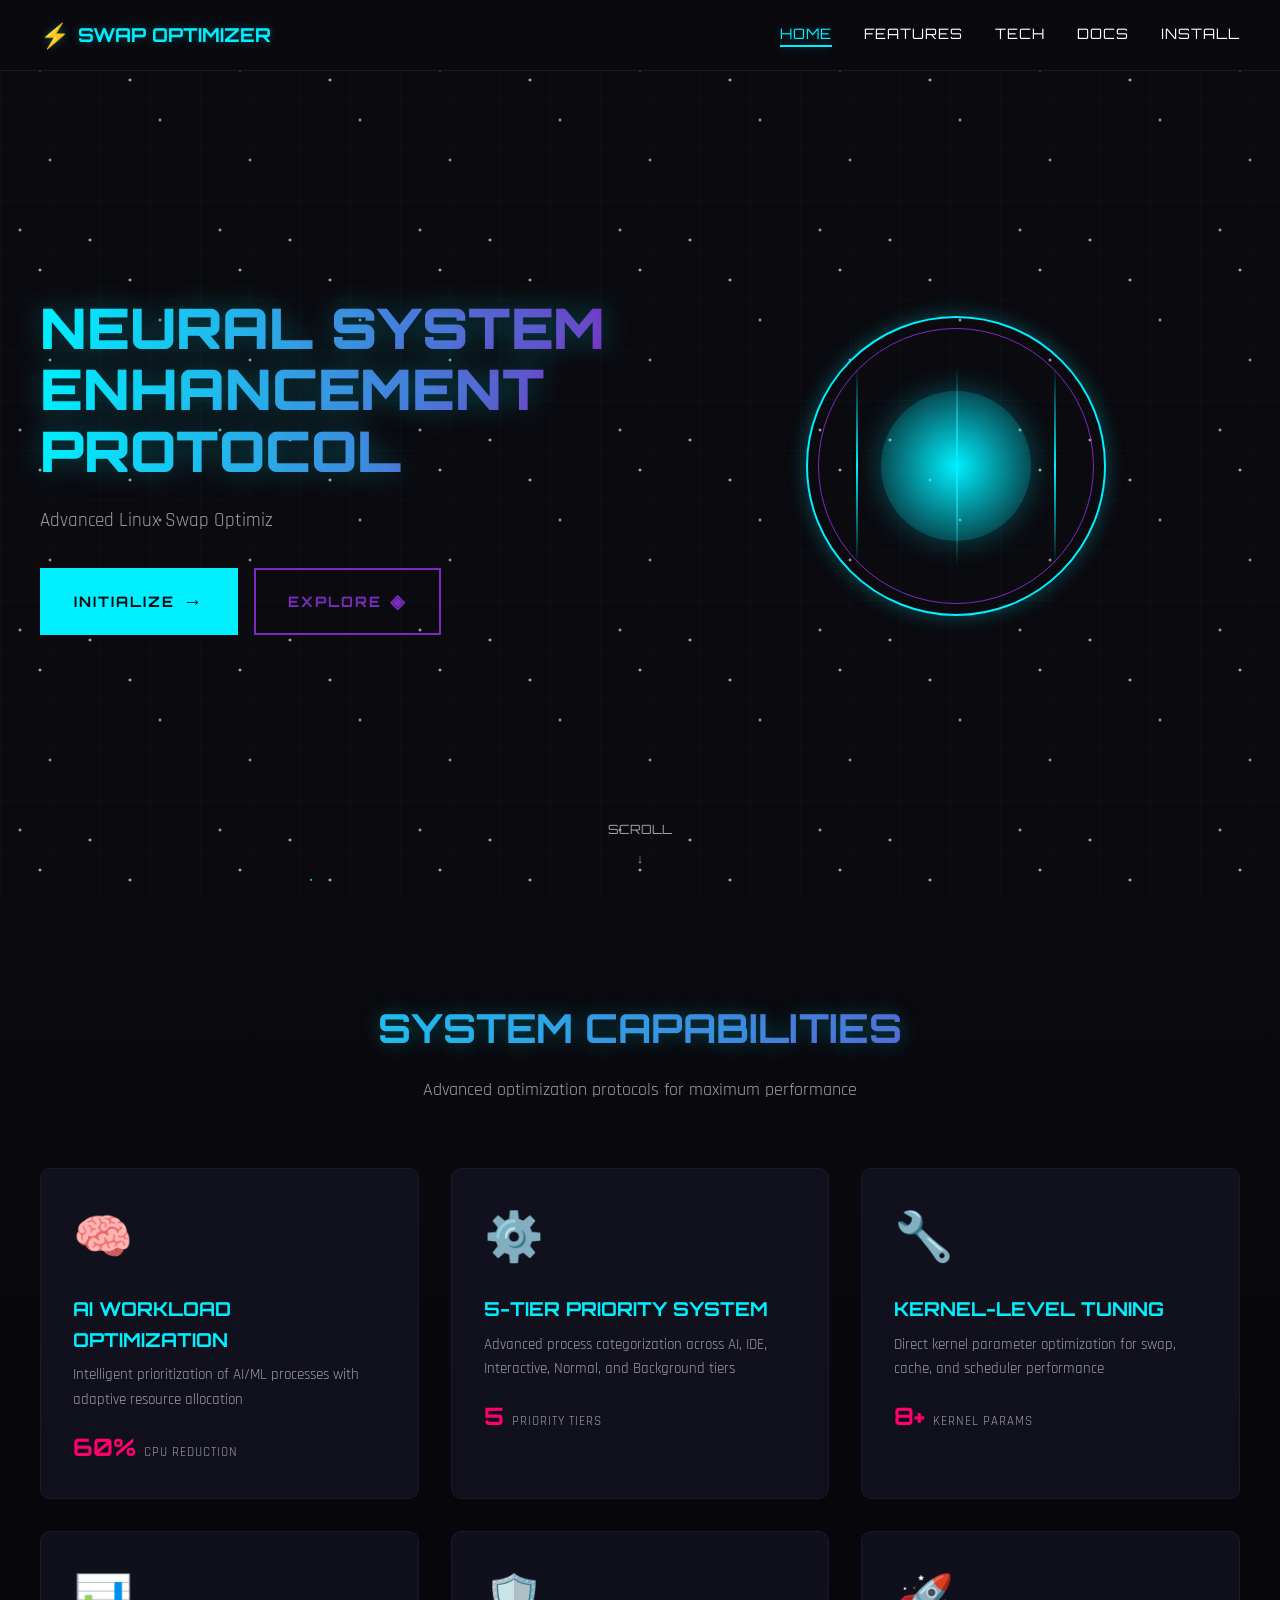
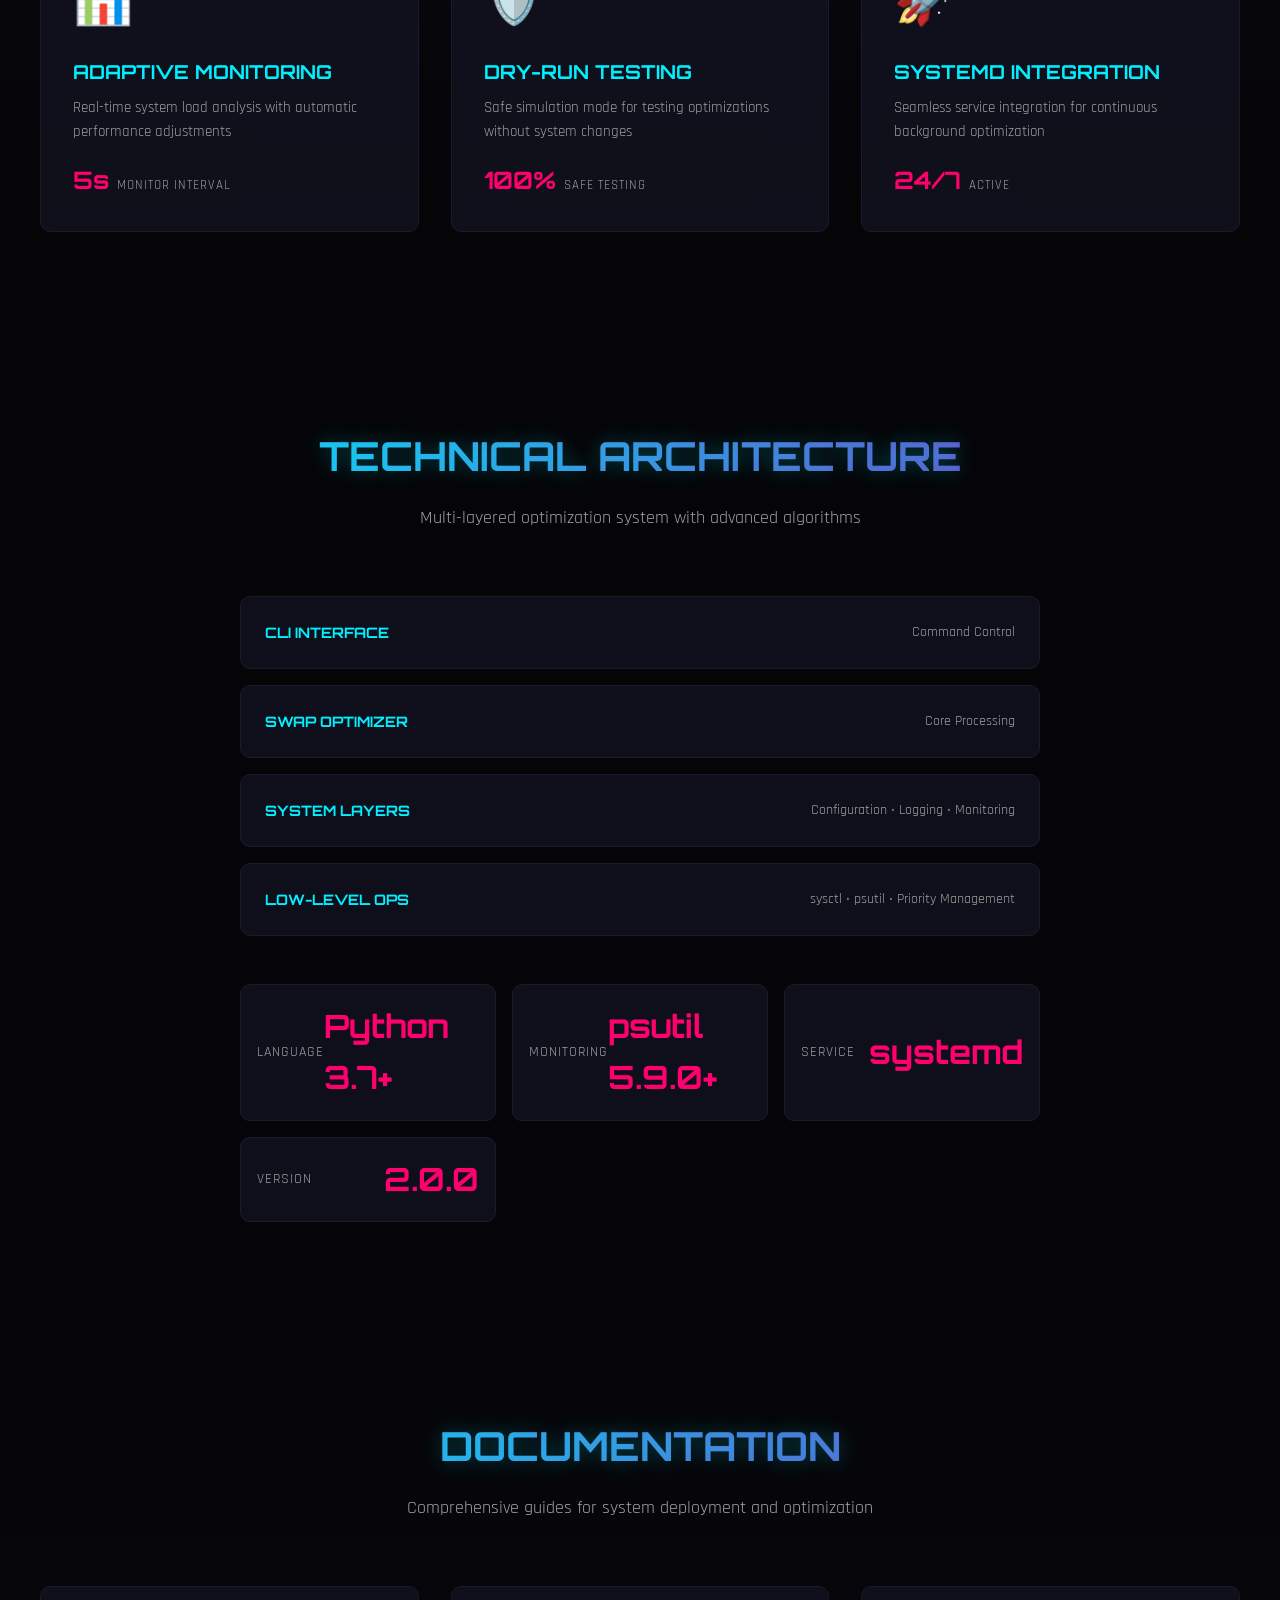
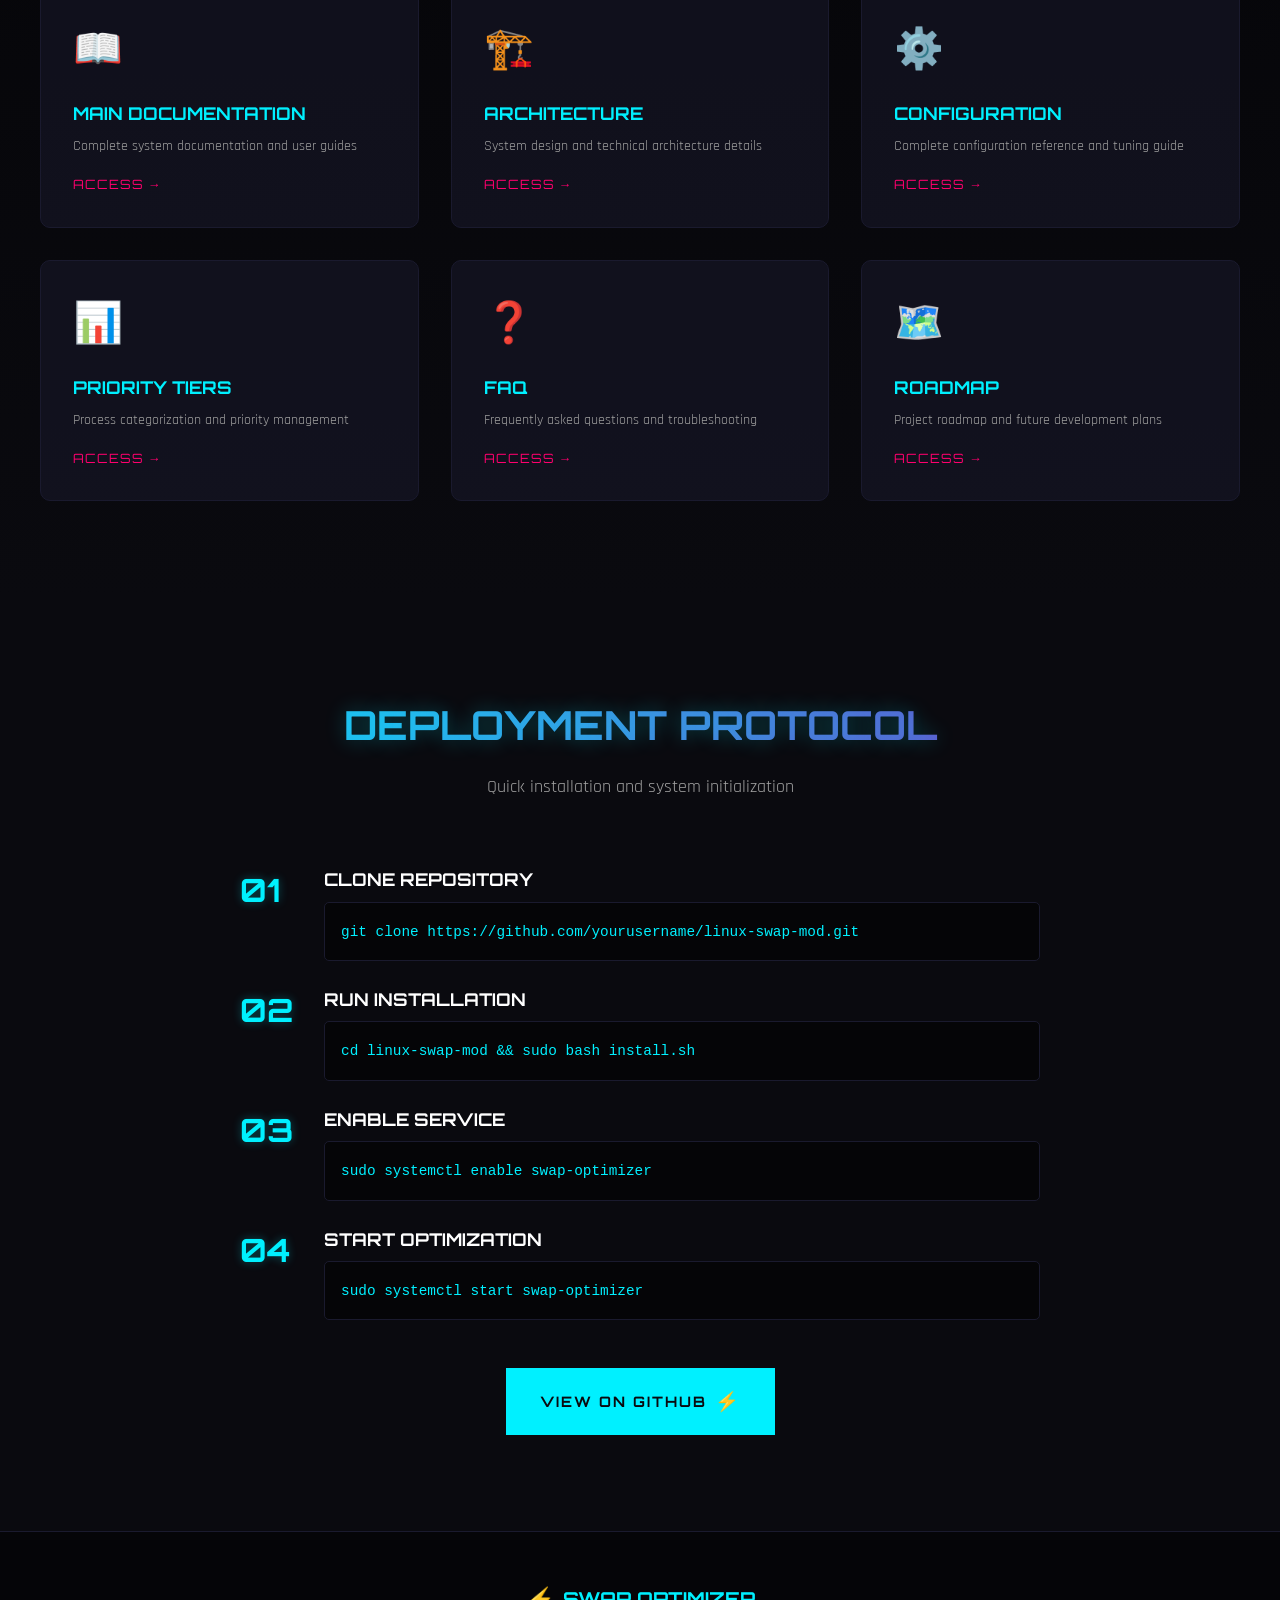
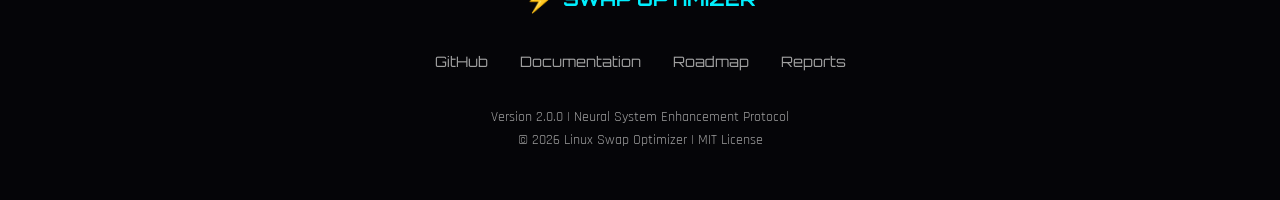
==== docs/index.html @ 341d55cf "Initial commit: Linux Swap Optimizer v2.0.0 - Core swap optimization system with 5-tier process prio" ====
<!DOCTYPE html>
<html lang="en">
<head>
    <meta charset="UTF-8">
    <meta name="viewport" content="width=device-width, initial-scale=1.0">
    <title>Linux Swap Optimizer | Neural System Enhancement</title>
    <link rel="stylesheet" href="styles.css">
    <link href="https://fonts.googleapis.com/css2?family=Orbitron:wght@400;700;900&family=Rajdhani:wght@300;400;500;600;700&display=swap" rel="stylesheet">
</head>
<body>
    <div class="stars"></div>
    <div class="grid-overlay"></div>
    
    <!-- Navigation -->
    <nav class="nav-container">
        <div class="nav-content">
            <div class="logo">
                <span class="logo-icon">⚡</span>
                <span class="logo-text">SWAP OPTIMIZER</span>
            </div>
            <ul class="nav-menu">
                <li><a href="#home" class="nav-link">HOME</a></li>
                <li><a href="#features" class="nav-link">FEATURES</a></li>
                <li><a href="#tech" class="nav-link">TECH</a></li>
                <li><a href="#docs" class="nav-link">DOCS</a></li>
                <li><a href="#install" class="nav-link">INSTALL</a></li>
            </ul>
            <div class="hamburger">
                <span></span>
                <span></span>
                <span></span>
            </div>
        </div>
    </nav>

    <!-- Hero Section -->
    <section id="home" class="hero">
        <div class="hero-content">
            <div class="hero-text">
                <h1 class="hero-title">
                    <span class="title-line">NEURAL SYSTEM</span>
                    <span class="title-line">ENHANCEMENT</span>
                    <span class="title-line">PROTOCOL</span>
                </h1>
                <p class="hero-subtitle">Advanced Linux Swap Optimization for AI Workloads and Low-End Systems</p>
                <div class="hero-buttons">
                    <a href="#install" class="btn btn-primary">
                        <span class="btn-text">INITIALIZE</span>
                        <span class="btn-icon">→</span>
                    </a>
                    <a href="#features" class="btn btn-secondary">
                        <span class="btn-text">EXPLORE</span>
                        <span class="btn-icon">◈</span>
                    </a>
                </div>
            </div>
            <div class="hero-visual">
                <div class="hologram">
                    <div class="hologram-ring"></div>
                    <div class="hologram-core"></div>
                    <div class="hologram-data">
                        <div class="data-line"></div>
                        <div class="data-line"></div>
                        <div class="data-line"></div>
                    </div>
                </div>
            </div>
        </div>
        <div class="scroll-indicator">
            <div class="scroll-text">SCROLL</div>
            <div class="scroll-arrow">↓</div>
        </div>
    </section>

    <!-- Features Section -->
    <section id="features" class="features">
        <div class="section-header">
            <h2 class="section-title">SYSTEM CAPABILITIES</h2>
            <p class="section-subtitle">Advanced optimization protocols for maximum performance</p>
        </div>
        <div class="features-grid">
            <div class="feature-card">
                <div class="feature-icon">🧠</div>
                <h3 class="feature-title">AI WORKLOAD OPTIMIZATION</h3>
                <p class="feature-description">Intelligent prioritization of AI/ML processes with adaptive resource allocation</p>
                <div class="feature-stats">
                    <span class="stat">60%</span>
                    <span class="stat-label">CPU REDUCTION</span>
                </div>
            </div>
            <div class="feature-card">
                <div class="feature-icon">⚙️</div>
                <h3 class="feature-title">5-TIER PRIORITY SYSTEM</h3>
                <p class="feature-description">Advanced process categorization across AI, IDE, Interactive, Normal, and Background tiers</p>
                <div class="feature-stats">
                    <span class="stat">5</span>
                    <span class="stat-label">PRIORITY TIERS</span>
                </div>
            </div>
            <div class="feature-card">
                <div class="feature-icon">🔧</div>
                <h3 class="feature-title">KERNEL-LEVEL TUNING</h3>
                <p class="feature-description">Direct kernel parameter optimization for swap, cache, and scheduler performance</p>
                <div class="feature-stats">
                    <span class="stat">8+</span>
                    <span class="stat-label">KERNEL PARAMS</span>
                </div>
            </div>
            <div class="feature-card">
                <div class="feature-icon">📊</div>
                <h3 class="feature-title">ADAPTIVE MONITORING</h3>
                <p class="feature-description">Real-time system load analysis with automatic performance adjustments</p>
                <div class="feature-stats">
                    <span class="stat">5s</span>
                    <span class="stat-label">MONITOR INTERVAL</span>
                </div>
            </div>
            <div class="feature-card">
                <div class="feature-icon">🛡️</div>
                <h3 class="feature-title">DRY-RUN TESTING</h3>
                <p class="feature-description">Safe simulation mode for testing optimizations without system changes</p>
                <div class="feature-stats">
                    <span class="stat">100%</span>
                    <span class="stat-label">SAFE TESTING</span>
                </div>
            </div>
            <div class="feature-card">
                <div class="feature-icon">🚀</div>
                <h3 class="feature-title">SYSTEMD INTEGRATION</h3>
                <p class="feature-description">Seamless service integration for continuous background optimization</p>
                <div class="feature-stats">
                    <span class="stat">24/7</span>
                    <span class="stat-label">ACTIVE</span>
                </div>
            </div>
        </div>
    </section>

    <!-- Tech Section -->
    <section id="tech" class="tech">
        <div class="section-header">
            <h2 class="section-title">TECHNICAL ARCHITECTURE</h2>
            <p class="section-subtitle">Multi-layered optimization system with advanced algorithms</p>
        </div>
        <div class="tech-diagram">
            <div class="tech-layer tech-layer-1">
                <div class="layer-label">CLI INTERFACE</div>
                <div class="layer-content">Command Control</div>
            </div>
            <div class="tech-layer tech-layer-2">
                <div class="layer-label">SWAP OPTIMIZER</div>
                <div class="layer-content">Core Processing</div>
            </div>
            <div class="tech-layer tech-layer-3">
                <div class="layer-label">SYSTEM LAYERS</div>
                <div class="layer-content">Configuration • Logging • Monitoring</div>
            </div>
            <div class="tech-layer tech-layer-4">
                <div class="layer-label">LOW-LEVEL OPS</div>
                <div class="layer-content">sysctl • psutil • Priority Management</div>
            </div>
        </div>
        <div class="tech-specs">
            <div class="spec-item">
                <span class="spec-label">LANGUAGE</span>
                <span class="spec-value">Python 3.7+</span>
            </div>
            <div class="spec-item">
                <span class="spec-label">MONITORING</span>
                <span class="spec-value">psutil 5.9.0+</span>
            </div>
            <div class="spec-item">
                <span class="spec-label">SERVICE</span>
                <span class="spec-value">systemd</span>
            </div>
            <div class="spec-item">
                <span class="spec-label">VERSION</span>
                <span class="spec-value">2.0.0</span>
            </div>
        </div>
    </section>

    <!-- Docs Section -->
    <section id="docs" class="docs">
        <div class="section-header">
            <h2 class="section-title">DOCUMENTATION</h2>
            <p class="section-subtitle">Comprehensive guides for system deployment and optimization</p>
        </div>
        <div class="docs-grid">
            <a href="../wiki/Home.md" class="doc-card">
                <div class="doc-icon">📖</div>
                <h3 class="doc-title">MAIN DOCUMENTATION</h3>
                <p class="doc-description">Complete system documentation and user guides</p>
                <div class="doc-link">ACCESS →</div>
            </a>
            <a href="../wiki/Architecture.md" class="doc-card">
                <div class="doc-icon">🏗️</div>
                <h3 class="doc-title">ARCHITECTURE</h3>
                <p class="doc-description">System design and technical architecture details</p>
                <div class="doc-link">ACCESS →</div>
            </a>
            <a href="../wiki/Configuration-Guide.md" class="doc-card">
                <div class="doc-icon">⚙️</div>
                <h3 class="doc-title">CONFIGURATION</h3>
                <p class="doc-description">Complete configuration reference and tuning guide</p>
                <div class="doc-link">ACCESS →</div>
            </a>
            <a href="../wiki/Process-Priority-Tiers.md" class="doc-card">
                <div class="doc-icon">📊</div>
                <h3 class="doc-title">PRIORITY TIERS</h3>
                <p class="doc-description">Process categorization and priority management</p>
                <div class="doc-link">ACCESS →</div>
            </a>
            <a href="../wiki/FAQ.md" class="doc-card">
                <div class="doc-icon">❓</div>
                <h3 class="doc-title">FAQ</h3>
                <p class="doc-description">Frequently asked questions and troubleshooting</p>
                <div class="doc-link">ACCESS →</div>
            </a>
            <a href="../roadmap/Project-Roadmap.md" class="doc-card">
                <div class="doc-icon">🗺️</div>
                <h3 class="doc-title">ROADMAP</h3>
                <p class="doc-description">Project roadmap and future development plans</p>
                <div class="doc-link">ACCESS →</div>
            </a>
        </div>
    </section>

    <!-- Install Section -->
    <section id="install" class="install">
        <div class="section-header">
            <h2 class="section-title">DEPLOYMENT PROTOCOL</h2>
            <p class="section-subtitle">Quick installation and system initialization</p>
        </div>
        <div class="install-steps">
            <div class="install-step">
                <div class="step-number">01</div>
                <div class="step-content">
                    <h3 class="step-title">CLONE REPOSITORY</h3>
                    <div class="code-block">
                        <code>git clone https://github.com/yourusername/linux-swap-mod.git</code>
                    </div>
                </div>
            </div>
            <div class="install-step">
                <div class="step-number">02</div>
                <div class="step-content">
                    <h3 class="step-title">RUN INSTALLATION</h3>
                    <div class="code-block">
                        <code>cd linux-swap-mod && sudo bash install.sh</code>
                    </div>
                </div>
            </div>
            <div class="install-step">
                <div class="step-number">03</div>
                <div class="step-content">
                    <h3 class="step-title">ENABLE SERVICE</h3>
                    <div class="code-block">
                        <code>sudo systemctl enable swap-optimizer</code>
                    </div>
                </div>
            </div>
            <div class="install-step">
                <div class="step-number">04</div>
                <div class="step-content">
                    <h3 class="step-title">START OPTIMIZATION</h3>
                    <div class="code-block">
                        <code>sudo systemctl start swap-optimizer</code>
                    </div>
                </div>
            </div>
        </div>
        <div class="install-cta">
            <a href="https://github.com/yourusername/linux-swap-mod" class="btn btn-primary">
                <span class="btn-text">VIEW ON GITHUB</span>
                <span class="btn-icon">⚡</span>
            </a>
        </div>
    </section>

    <!-- Footer -->
    <footer class="footer">
        <div class="footer-content">
            <div class="footer-logo">
                <span class="logo-icon">⚡</span>
                <span class="logo-text">SWAP OPTIMIZER</span>
            </div>
            <div class="footer-links">
                <a href="https://github.com/yourusername/linux-swap-mod">GitHub</a>
                <a href="../wiki/Home.md">Documentation</a>
                <a href="../roadmap/Project-Roadmap.md">Roadmap</a>
                <a href="../reports/System-Analysis-Report.md">Reports</a>
            </div>
            <div class="footer-info">
                <p>Version 2.0.0 | Neural System Enhancement Protocol</p>
                <p>© 2026 Linux Swap Optimizer | MIT License</p>
            </div>
        </div>
    </footer>

    <script src="script.js"></script>
</body>
</html>
---- docs/styles.css ----
/* Reset and Base Styles */
* {
    margin: 0;
    padding: 0;
    box-sizing: border-box;
}

:root {
    --primary-color: #00f0ff;
    --secondary-color: #7b2cbf;
    --accent-color: #ff006e;
    --bg-dark: #0a0a0f;
    --bg-darker: #050508;
    --text-primary: #ffffff;
    --text-secondary: #a0a0a0;
    --border-color: #1a1a2e;
    --glow-color: rgba(0, 240, 255, 0.3);
}

body {
    font-family: 'Rajdhani', sans-serif;
    background-color: var(--bg-dark);
    color: var(--text-primary);
    overflow-x: hidden;
    line-height: 1.6;
}

/* Background Effects */
.stars {
    position: fixed;
    top: 0;
    left: 0;
    width: 100%;
    height: 100%;
    pointer-events: none;
    background: 
        radial-gradient(2px 2px at 20px 30px, #eee, rgba(0,0,0,0)),
        radial-gradient(2px 2px at 40px 70px, #fff, rgba(0,0,0,0)),
        radial-gradient(2px 2px at 50px 160px, #ddd, rgba(0,0,0,0)),
        radial-gradient(2px 2px at 90px 40px, #fff, rgba(0,0,0,0)),
        radial-gradient(2px 2px at 130px 80px, #fff, rgba(0,0,0,0)),
        radial-gradient(2px 2px at 160px 120px, #ddd, rgba(0,0,0,0));
    background-repeat: repeat;
    background-size: 200px 200px;
    animation: twinkle 5s ease-in-out infinite;
    z-index: 0;
}

@keyframes twinkle {
    0%, 100% { opacity: 0.5; }
    50% { opacity: 1; }
}

.grid-overlay {
    position: fixed;
    top: 0;
    left: 0;
    width: 100%;
    height: 100%;
    pointer-events: none;
    background-image: 
        linear-gradient(rgba(0, 240, 255, 0.03) 1px, transparent 1px),
        linear-gradient(90deg, rgba(0, 240, 255, 0.03) 1px, transparent 1px);
    background-size: 50px 50px;
    z-index: 1;
}

/* Navigation */
.nav-container {
    position: fixed;
    top: 0;
    left: 0;
    width: 100%;
    background: rgba(10, 10, 15, 0.95);
    backdrop-filter: blur(10px);
    border-bottom: 1px solid var(--border-color);
    z-index: 1000;
    padding: 1rem 2rem;
}

.nav-content {
    max-width: 1200px;
    margin: 0 auto;
    display: flex;
    justify-content: space-between;
    align-items: center;
}

.logo {
    display: flex;
    align-items: center;
    gap: 0.5rem;
    font-family: 'Orbitron', sans-serif;
    font-weight: 700;
    font-size: 1.2rem;
    color: var(--primary-color);
    text-shadow: 0 0 10px var(--glow-color);
}

.logo-icon {
    font-size: 1.5rem;
    animation: pulse 2s ease-in-out infinite;
}

@keyframes pulse {
    0%, 100% { transform: scale(1); }
    50% { transform: scale(1.1); }
}

.nav-menu {
    display: flex;
    list-style: none;
    gap: 2rem;
}

.nav-link {
    color: var(--text-primary);
    text-decoration: none;
    font-family: 'Orbitron', sans-serif;
    font-size: 0.9rem;
    letter-spacing: 1px;
    transition: all 0.3s ease;
    position: relative;
}

.nav-link::after {
    content: '';
    position: absolute;
    bottom: -5px;
    left: 0;
    width: 0;
    height: 2px;
    background: var(--primary-color);
    transition: width 0.3s ease;
    box-shadow: 0 0 10px var(--glow-color);
}

.nav-link:hover::after {
    width: 100%;
}

.nav-link:hover {
    color: var(--primary-color);
    text-shadow: 0 0 10px var(--glow-color);
}

.hamburger {
    display: none;
    flex-direction: column;
    gap: 5px;
    cursor: pointer;
}

.hamburger span {
    width: 25px;
    height: 2px;
    background: var(--primary-color);
    transition: all 0.3s ease;
}

/* Hero Section */
.hero {
    min-height: 100vh;
    display: flex;
    flex-direction: column;
    justify-content: center;
    align-items: center;
    padding: 6rem 2rem 4rem;
    position: relative;
    z-index: 2;
}

.hero-content {
    max-width: 1200px;
    width: 100%;
    display: grid;
    grid-template-columns: 1fr 1fr;
    gap: 4rem;
    align-items: center;
}

.hero-text {
    animation: fadeInLeft 1s ease-out;
}

@keyframes fadeInLeft {
    from {
        opacity: 0;
        transform: translateX(-50px);
    }
    to {
        opacity: 1;
        transform: translateX(0);
    }
}

.hero-title {
    font-family: 'Orbitron', sans-serif;
    font-size: 3.5rem;
    font-weight: 900;
    line-height: 1.1;
    margin-bottom: 1.5rem;
    text-transform: uppercase;
}

.title-line {
    display: block;
    background: linear-gradient(90deg, var(--primary-color), var(--secondary-color));
    -webkit-background-clip: text;
    -webkit-text-fill-color: transparent;
    background-clip: text;
    text-shadow: 0 0 30px var(--glow-color);
    animation: glitch 3s infinite;
}

@keyframes glitch {
    0%, 90%, 100% { transform: translate(0); }
    92% { transform: translate(-2px, 2px); }
    94% { transform: translate(2px, -2px); }
    96% { transform: translate(-2px, -2px); }
    98% { transform: translate(2px, 2px); }
}

.hero-subtitle {
    font-size: 1.2rem;
    color: var(--text-secondary);
    margin-bottom: 2rem;
    max-width: 500px;
}

.hero-buttons {
    display: flex;
    gap: 1rem;
}

.btn {
    display: inline-flex;
    align-items: center;
    gap: 0.5rem;
    padding: 1rem 2rem;
    font-family: 'Orbitron', sans-serif;
    font-size: 0.9rem;
    font-weight: 700;
    text-decoration: none;
    text-transform: uppercase;
    letter-spacing: 2px;
    border: 2px solid var(--primary-color);
    background: transparent;
    color: var(--primary-color);
    cursor: pointer;
    transition: all 0.3s ease;
    position: relative;
    overflow: hidden;
}

.btn::before {
    content: '';
    position: absolute;
    top: 0;
    left: -100%;
    width: 100%;
    height: 100%;
    background: linear-gradient(90deg, transparent, var(--primary-color), transparent);
    transition: left 0.5s ease;
}

.btn:hover::before {
    left: 100%;
}

.btn:hover {
    background: var(--primary-color);
    color: var(--bg-dark);
    box-shadow: 0 0 20px var(--glow-color);
    transform: translateY(-2px);
}

.btn-primary {
    background: var(--primary-color);
    color: var(--bg-dark);
}

.btn-secondary {
    border-color: var(--secondary-color);
    color: var(--secondary-color);
}

.btn-secondary:hover {
    background: var(--secondary-color);
    color: var(--text-primary);
    box-shadow: 0 0 20px rgba(123, 44, 191, 0.3);
}

.btn-icon {
    font-size: 1.2rem;
    transition: transform 0.3s ease;
}

.btn:hover .btn-icon {
    transform: translateX(5px);
}

/* Hero Visual */
.hero-visual {
    display: flex;
    justify-content: center;
    align-items: center;
    animation: fadeInRight 1s ease-out;
}

@keyframes fadeInRight {
    from {
        opacity: 0;
        transform: translateX(50px);
    }
    to {
        opacity: 1;
        transform: translateX(0);
    }
}

.hologram {
    position: relative;
    width: 300px;
    height: 300px;
}

.hologram-ring {
    position: absolute;
    top: 50%;
    left: 50%;
    transform: translate(-50%, -50%);
    width: 100%;
    height: 100%;
    border: 2px solid var(--primary-color);
    border-radius: 50%;
    animation: rotate 10s linear infinite;
    box-shadow: 0 0 20px var(--glow-color);
}

.hologram-ring::before {
    content: '';
    position: absolute;
    top: 10px;
    left: 10px;
    right: 10px;
    bottom: 10px;
    border: 1px solid var(--secondary-color);
    border-radius: 50%;
    animation: rotate 15s linear infinite reverse;
}

@keyframes rotate {
    from { transform: translate(-50%, -50%) rotate(0deg); }
    to { transform: translate(-50%, -50%) rotate(360deg); }
}

.hologram-core {
    position: absolute;
    top: 50%;
    left: 50%;
    transform: translate(-50%, -50%);
    width: 150px;
    height: 150px;
    background: radial-gradient(circle, var(--primary-color), transparent);
    border-radius: 50%;
    animation: pulse 2s ease-in-out infinite;
    box-shadow: 0 0 30px var(--glow-color);
}

.hologram-data {
    position: absolute;
    top: 50%;
    left: 50%;
    transform: translate(-50%, -50%);
    width: 200px;
    height: 200px;
}

.data-line {
    position: absolute;
    width: 2px;
    height: 100%;
    background: linear-gradient(to bottom, transparent, var(--primary-color), transparent);
    animation: scan 2s linear infinite;
}

.data-line:nth-child(1) {
    left: 0;
    animation-delay: 0s;
}

.data-line:nth-child(2) {
    left: 50%;
    animation-delay: 0.5s;
}

.data-line:nth-child(3) {
    right: 0;
    animation-delay: 1s;
}

@keyframes scan {
    0% { opacity: 0; transform: translateY(-100%); }
    50% { opacity: 1; }
    100% { opacity: 0; transform: translateY(100%); }
}

.scroll-indicator {
    position: absolute;
    bottom: 2rem;
    left: 50%;
    transform: translateX(-50%);
    display: flex;
    flex-direction: column;
    align-items: center;
    gap: 0.5rem;
    color: var(--text-secondary);
    font-family: 'Orbitron', sans-serif;
    font-size: 0.8rem;
    animation: bounce 2s infinite;
}

@keyframes bounce {
    0%, 100% { transform: translateX(-50%) translateY(0); }
    50% { transform: translateX(-50%) translateY(10px); }
}

/* Section Styles */
section {
    padding: 6rem 2rem;
    position: relative;
    z-index: 2;
}

.section-header {
    text-align: center;
    margin-bottom: 4rem;
}

.section-title {
    font-family: 'Orbitron', sans-serif;
    font-size: 2.5rem;
    font-weight: 700;
    margin-bottom: 1rem;
    background: linear-gradient(90deg, var(--primary-color), var(--secondary-color));
    -webkit-background-clip: text;
    -webkit-text-fill-color: transparent;
    background-clip: text;
    text-shadow: 0 0 20px var(--glow-color);
}

.section-subtitle {
    color: var(--text-secondary);
    font-size: 1.1rem;
    max-width: 600px;
    margin: 0 auto;
}

/* Features Section */
.features {
    background: linear-gradient(180deg, var(--bg-dark), var(--bg-darker));
}

.features-grid {
    max-width: 1200px;
    margin: 0 auto;
    display: grid;
    grid-template-columns: repeat(auto-fit, minmax(300px, 1fr));
    gap: 2rem;
}

.feature-card {
    background: rgba(26, 26, 46, 0.5);
    border: 1px solid var(--border-color);
    border-radius: 10px;
    padding: 2rem;
    transition: all 0.3s ease;
    position: relative;
    overflow: hidden;
}

.feature-card::before {
    content: '';
    position: absolute;
    top: 0;
    left: 0;
    width: 100%;
    height: 2px;
    background: linear-gradient(90deg, var(--primary-color), var(--secondary-color));
    transform: scaleX(0);
    transition: transform 0.3s ease;
}

.feature-card:hover::before {
    transform: scaleX(1);
}

.feature-card:hover {
    transform: translateY(-5px);
    box-shadow: 0 10px 30px rgba(0, 240, 255, 0.1);
    border-color: var(--primary-color);
}

.feature-icon {
    font-size: 3rem;
    margin-bottom: 1rem;
}

.feature-title {
    font-family: 'Orbitron', sans-serif;
    font-size: 1.2rem;
    font-weight: 700;
    margin-bottom: 0.5rem;
    color: var(--primary-color);
}

.feature-description {
    color: var(--text-secondary);
    font-size: 0.95rem;
    margin-bottom: 1rem;
}

.feature-stats {
    display: flex;
    align-items: baseline;
    gap: 0.5rem;
}

.stat {
    font-family: 'Orbitron', sans-serif;
    font-size: 1.5rem;
    font-weight: 700;
    color: var(--accent-color);
}

.stat-label {
    font-size: 0.8rem;
    color: var(--text-secondary);
    text-transform: uppercase;
    letter-spacing: 1px;
}

/* Tech Section */
.tech {
    background: var(--bg-darker);
}

.tech-diagram {
    max-width: 800px;
    margin: 0 auto 3rem;
    display: flex;
    flex-direction: column;
    gap: 1rem;
}

.tech-layer {
    background: rgba(26, 26, 46, 0.5);
    border: 1px solid var(--border-color);
    border-radius: 10px;
    padding: 1.5rem;
    display: flex;
    justify-content: space-between;
    align-items: center;
    transition: all 0.3s ease;
}

.tech-layer:hover {
    border-color: var(--primary-color);
    box-shadow: 0 0 20px var(--glow-color);
}

.layer-label {
    font-family: 'Orbitron', sans-serif;
    font-weight: 700;
    color: var(--primary-color);
    font-size: 0.9rem;
}

.layer-content {
    color: var(--text-secondary);
    font-size: 0.9rem;
}

.tech-specs {
    max-width: 800px;
    margin: 0 auto;
    display: grid;
    grid-template-columns: repeat(auto-fit, minmax(200px, 1fr));
    gap: 1rem;
}

.spec-item {
    background: rgba(26, 26, 46, 0.5);
    border: 1px solid var(--border-color);
    border-radius: 10px;
    padding: 1rem;
    display: flex;
    justify-content: space-between;
    align-items: center;
}

.spec-label {
    color: var(--text-secondary);
    font-size: 0.8rem;
    text-transform: uppercase;
    letter-spacing: 1px;
}

.spec-value {
    font-family: 'Orbitron', sans-serif;
    font-weight: 700;
    color: var(--primary-color);
}

/* Docs Section */
.docs {
    background: linear-gradient(180deg, var(--bg-darker), var(--bg-dark));
}

.docs-grid {
    max-width: 1200px;
    margin: 0 auto;
    display: grid;
    grid-template-columns: repeat(auto-fit, minmax(300px, 1fr));
    gap: 2rem;
}

.doc-card {
    background: rgba(26, 26, 46, 0.5);
    border: 1px solid var(--border-color);
    border-radius: 10px;
    padding: 2rem;
    text-decoration: none;
    color: var(--text-primary);
    transition: all 0.3s ease;
    position: relative;
    overflow: hidden;
}

.doc-card::before {
    content: '';
    position: absolute;
    top: 0;
    left: 0;
    width: 100%;
    height: 100%;
    background: linear-gradient(135deg, rgba(0, 240, 255, 0.1), transparent);
    opacity: 0;
    transition: opacity 0.3s ease;
}

.doc-card:hover::before {
    opacity: 1;
}

.doc-card:hover {
    border-color: var(--primary-color);
    transform: translateY(-5px);
    box-shadow: 0 10px 30px rgba(0, 240, 255, 0.1);
}

.doc-icon {
    font-size: 2.5rem;
    margin-bottom: 1rem;
}

.doc-title {
    font-family: 'Orbitron', sans-serif;
    font-size: 1.1rem;
    font-weight: 700;
    margin-bottom: 0.5rem;
    color: var(--primary-color);
}

.doc-description {
    color: var(--text-secondary);
    font-size: 0.9rem;
    margin-bottom: 1rem;
}

.doc-link {
    font-family: 'Orbitron', sans-serif;
    font-size: 0.8rem;
    color: var(--accent-color);
    text-transform: uppercase;
    letter-spacing: 1px;
}

/* Install Section */
.install {
    background: var(--bg-dark);
}

.install-steps {
    max-width: 800px;
    margin: 0 auto 3rem;
    display: flex;
    flex-direction: column;
    gap: 1.5rem;
}

.install-step {
    display: flex;
    gap: 1.5rem;
    align-items: flex-start;
}

.step-number {
    font-family: 'Orbitron', sans-serif;
    font-size: 2rem;
    font-weight: 700;
    color: var(--primary-color);
    text-shadow: 0 0 10px var(--glow-color);
    min-width: 60px;
}

.step-content {
    flex: 1;
}

.step-title {
    font-family: 'Orbitron', sans-serif;
    font-size: 1.1rem;
    font-weight: 700;
    margin-bottom: 0.5rem;
    color: var(--text-primary);
}

.code-block {
    background: rgba(0, 0, 0, 0.5);
    border: 1px solid var(--border-color);
    border-radius: 5px;
    padding: 1rem;
    overflow-x: auto;
}

.code-block code {
    font-family: 'Courier New', monospace;
    font-size: 0.9rem;
    color: var(--primary-color);
}

.install-cta {
    text-align: center;
}

/* Footer */
.footer {
    background: var(--bg-darker);
    border-top: 1px solid var(--border-color);
    padding: 3rem 2rem;
    position: relative;
    z-index: 2;
}

.footer-content {
    max-width: 1200px;
    margin: 0 auto;
    display: flex;
    flex-direction: column;
    align-items: center;
    gap: 2rem;
}

.footer-logo {
    display: flex;
    align-items: center;
    gap: 0.5rem;
    font-family: 'Orbitron', sans-serif;
    font-weight: 700;
    font-size: 1.2rem;
    color: var(--primary-color);
}

.footer-links {
    display: flex;
    gap: 2rem;
    flex-wrap: wrap;
    justify-content: center;
}

.footer-links a {
    color: var(--text-secondary);
    text-decoration: none;
    font-family: 'Orbitron', sans-serif;
    font-size: 0.9rem;
    transition: color 0.3s ease;
}

.footer-links a:hover {
    color: var(--primary-color);
}

.footer-info {
    text-align: center;
    color: var(--text-secondary);
    font-size: 0.9rem;
}

/* Responsive Design */
@media (max-width: 768px) {
    .hero-content {
        grid-template-columns: 1fr;
        text-align: center;
    }
    
    .hero-title {
        font-size: 2.5rem;
    }
    
    .hero-buttons {
        justify-content: center;
    }
    
    .hero-visual {
        order: -1;
    }
    
    .nav-menu {
        display: none;
    }
    
    .hamburger {
        display: flex;
    }
    
    .features-grid,
    .docs-grid,
    .tech-specs {
        grid-template-columns: 1fr;
    }
    
    .install-step {
        flex-direction: column;
        align-items: flex-start;
    }
    
    .step-number {
        min-width: auto;
    }
}

/* Animations */
@keyframes float {
    0%, 100% { transform: translateY(0); }
    50% { transform: translateY(-20px); }
}

@keyframes slideIn {
    from {
        opacity: 0;
        transform: translateY(30px);
    }
    to {
        opacity: 1;
        transform: translateY(0);
    }
}

/* Utility Classes */
.text-center {
    text-align: center;
}

.text-gradient {
    background: linear-gradient(90deg, var(--primary-color), var(--secondary-color));
    -webkit-background-clip: text;
    -webkit-text-fill-color: transparent;
    background-clip: text;
}

.glow {
    text-shadow: 0 0 10px var(--glow-color);
}

/* Page Header Styles */
.page-header {
    padding: 8rem 2rem 4rem;
    text-align: center;
    position: relative;
    z-index: 2;
}

.header-content {
    max-width: 800px;
    margin: 0 auto;
}

.page-title {
    font-family: 'Orbitron', sans-serif;
    font-size: 3rem;
    font-weight: 700;
    margin-bottom: 1rem;
    background: linear-gradient(90deg, var(--primary-color), var(--secondary-color));
    -webkit-background-clip: text;
    -webkit-text-fill-color: transparent;
    background-clip: text;
    text-shadow: 0 0 20px var(--glow-color);
}

.page-subtitle {
    color: var(--text-secondary);
    font-size: 1.2rem;
}

/* Detailed Features Styles */
.detailed-features {
    padding: 4rem 2rem;
    max-width: 1200px;
    margin: 0 auto;
}

.feature-detail {
    background: rgba(26, 26, 46, 0.5);
    border: 1px solid var(--border-color);
    border-radius: 15px;
    padding: 3rem;
    margin-bottom: 2rem;
    transition: all 0.3s ease;
}

.feature-detail:hover {
    border-color: var(--primary-color);
    box-shadow: 0 10px 30px rgba(0, 240, 255, 0.1);
    transform: translateY(-5px);
}

.feature-detail-content {
    display: flex;
    flex-direction: column;
    gap: 1.5rem;
}

.feature-detail-icon {
    font-size: 4rem;
    text-align: center;
}

.feature-detail-title {
    font-family: 'Orbitron', sans-serif;
    font-size: 1.8rem;
    font-weight: 700;
    color: var(--primary-color);
    text-align: center;
}

.feature-detail-description {
    color: var(--text-secondary);
    font-size: 1.1rem;
    line-height: 1.8;
    text-align: center;
}

.feature-detail-specs {
    display: flex;
    justify-content: center;
    gap: 2rem;
    flex-wrap: wrap;
}

.spec {
    text-align: center;
}

.spec-value {
    font-family: 'Orbitron', sans-serif;
    font-size: 2rem;
    font-weight: 700;
    color: var(--accent-color);
    display: block;
}

.spec-label {
    font-size: 0.9rem;
    color: var(--text-secondary);
    text-transform: uppercase;
    letter-spacing: 1px;
}

/* Priority Tiers */
.priority-tiers {
    display: flex;
    justify-content: center;
    gap: 1rem;
    flex-wrap: wrap;
}

.tier {
    background: rgba(0, 0, 0, 0.3);
    border: 1px solid var(--border-color);
    border-radius: 10px;
    padding: 1rem 1.5rem;
    text-align: center;
    min-width: 120px;
}

.tier-name {
    font-family: 'Orbitron', sans-serif;
    font-weight: 700;
    color: var(--primary-color);
    display: block;
    margin-bottom: 0.5rem;
}

.tier-priority {
    font-size: 0.9rem;
    color: var(--text-secondary);
}

/* Kernel Params */
.kernel-params {
    display: grid;
    grid-template-columns: repeat(auto-fit, minmax(200px, 1fr));
    gap: 1rem;
}

.param {
    background: rgba(0, 0, 0, 0.3);
    border: 1px solid var(--border-color);
    border-radius: 10px;
    padding: 1rem;
    display: flex;
    justify-content: space-between;
    align-items: center;
}

.param-name {
    font-family: 'Courier New', monospace;
    font-size: 0.9rem;
    color: var(--text-secondary);
}

.param-value {
    font-family: 'Orbitron', sans-serif;
    font-weight: 700;
    color: var(--primary-color);
}

/* Monitoring Stats */
.monitoring-stats {
    display: grid;
    grid-template-columns: repeat(auto-fit, minmax(200px, 1fr));
    gap: 1rem;
}

.monitor-stat {
    background: rgba(0, 0, 0, 0.3);
    border: 1px solid var(--border-color);
    border-radius: 10px;
    padding: 1.5rem;
    text-align: center;
}

.monitor-label {
    font-size: 0.9rem;
    color: var(--text-secondary);
    text-transform: uppercase;
    letter-spacing: 1px;
    display: block;
    margin-bottom: 0.5rem;
}

.monitor-value {
    font-family: 'Orbitron', sans-serif;
    font-size: 1.5rem;
    font-weight: 700;
    color: var(--accent-color);
}

/* Dry Run Features */
.dry-run-features,
.systemd-features {
    display: flex;
    flex-direction: column;
    gap: 0.5rem;
}

.dry-run-feature,
.systemd-feature {
    display: flex;
    align-items: center;
    gap: 1rem;
    font-size: 1rem;
    color: var(--text-secondary);
}

.feature-check {
    color: var(--primary-color);
    font-size: 1.2rem;
}

/* CTA Section */
.cta-section {
    padding: 6rem 2rem;
    text-align: center;
    background: linear-gradient(180deg, var(--bg-dark), var(--bg-darker));
    position: relative;
    z-index: 2;
}

.cta-content {
    max-width: 800px;
    margin: 0 auto;
}

.cta-title {
    font-family: 'Orbitron', sans-serif;
    font-size: 2.5rem;
    font-weight: 700;
    margin-bottom: 1rem;
    background: linear-gradient(90deg, var(--primary-color), var(--secondary-color));
    -webkit-background-clip: text;
    -webkit-text-fill-color: transparent;
    background-clip: text;
}

.cta-subtitle {
    color: var(--text-secondary);
    font-size: 1.2rem;
    margin-bottom: 2rem;
}

.cta-buttons {
    display: flex;
    justify-content: center;
    gap: 1rem;
    flex-wrap: wrap;
}

/* Docs Section Styles */
.docs-section {
    padding: 4rem 2rem;
    max-width: 1200px;
    margin: 0 auto;
}

.doc-meta {
    display: flex;
    justify-content: space-between;
    align-items: center;
    margin-top: 1rem;
}

.doc-tag {
    font-family: 'Orbitron', sans-serif;
    font-size: 0.7rem;
    background: rgba(0, 240, 255, 0.1);
    color: var(--primary-color);
    padding: 0.3rem 0.6rem;
    border-radius: 5px;
    text-transform: uppercase;
    letter-spacing: 1px;
}

/* Quick Start Section */
.quick-start {
    padding: 4rem 2rem;
    background: linear-gradient(180deg, var(--bg-darker), var(--bg-dark));
    position: relative;
    z-index: 2;
}

.quick-steps {
    max-width: 800px;
    margin: 0 auto;
    display: flex;
    flex-direction: column;
    gap: 1.5rem;
}

.quick-step {
    display: flex;
    gap: 1.5rem;
    align-items: center;
    background: rgba(26, 26, 46, 0.5);
    border: 1px solid var(--border-color);
    border-radius: 10px;
    padding: 1.5rem;
}

.quick-step .step-number {
    font-family: 'Orbitron', sans-serif;
    font-size: 2rem;
    font-weight: 700;
    color: var(--primary-color);
    min-width: 60px;
}

.quick-step .step-text {
    flex: 1;
}

.quick-step h3 {
    font-family: 'Orbitron', sans-serif;
    font-size: 1.1rem;
    font-weight: 700;
    margin-bottom: 0.5rem;
    color: var(--text-primary);
}

.quick-step code {
    font-family: 'Courier New', monospace;
    font-size: 0.9rem;
    color: var(--primary-color);
    background: rgba(0, 0, 0, 0.3);
    padding: 0.5rem 1rem;
    border-radius: 5px;
}

/* Requirements Section */
.requirements {
    padding: 4rem 2rem;
    max-width: 1200px;
    margin: 0 auto;
}

.requirements-grid {
    display: grid;
    grid-template-columns: repeat(auto-fit, minmax(250px, 1fr));
    gap: 2rem;
}

.requirement-card {
    background: rgba(26, 26, 46, 0.5);
    border: 1px solid var(--border-color);
    border-radius: 15px;
    padding: 2rem;
    text-align: center;
    transition: all 0.3s ease;
}

.requirement-card:hover {
    border-color: var(--primary-color);
    transform: translateY(-5px);
    box-shadow: 0 10px 30px rgba(0, 240, 255, 0.1);
}

.req-icon {
    font-size: 3rem;
    margin-bottom: 1rem;
}

.req-title {
    font-family: 'Orbitron', sans-serif;
    font-size: 1.1rem;
    font-weight: 700;
    margin-bottom: 0.5rem;
    color: var(--primary-color);
}

.req-value {
    color: var(--text-secondary);
    font-size: 1rem;
}

/* Configuration Section */
.configuration {
    padding: 4rem 2rem;
    max-width: 800px;
    margin: 0 auto;
    text-align: center;
}

.config-info {
    margin-bottom: 2rem;
}

.config-text {
    color: var(--text-secondary);
    font-size: 1.1rem;
    margin-bottom: 1rem;
}

.config-cta {
    margin-top: 2rem;
}

/* Manual Install Section */
.manual-install {
    padding: 4rem 2rem;
    max-width: 800px;
    margin: 0 auto;
}

.manual-steps {
    display: flex;
    flex-direction: column;
    gap: 1.5rem;
}

.manual-step {
    background: rgba(26, 26, 46, 0.5);
    border: 1px solid var(--border-color);
    border-radius: 10px;
    padding: 1.5rem;
}

.manual-step-title {
    font-family: 'Orbitron', sans-serif;
    font-size: 1.1rem;
    font-weight: 700;
    margin-bottom: 1rem;
    color: var(--primary-color);
}

.manual-step .code-block {
    margin-top: 1rem;
}

/* Troubleshooting Section */
.troubleshooting {
    padding: 4rem 2rem;
    max-width: 1200px;
    margin: 0 auto;
}

.troubleshoot-grid {
    display: grid;
    grid-template-columns: repeat(auto-fit, minmax(300px, 1fr));
    gap: 1.5rem;
}

.troubleshoot-card {
    background: rgba(26, 26, 46, 0.5);
    border: 1px solid var(--border-color);
    border-radius: 10px;
    padding: 1.5rem;
}

.troubleshoot-title {
    font-family: 'Orbitron', sans-serif;
    font-size: 1.1rem;
    font-weight: 700;
    margin-bottom: 0.5rem;
    color: var(--accent-color);
}

.troubleshoot-desc {
    color: var(--text-secondary);
    font-size: 0.95rem;
}

.troubleshoot-desc code {
    font-family: 'Courier New', monospace;
    color: var(--primary-color);
    background: rgba(0, 0, 0, 0.3);
    padding: 0.2rem 0.5rem;
    border-radius: 3px;
}
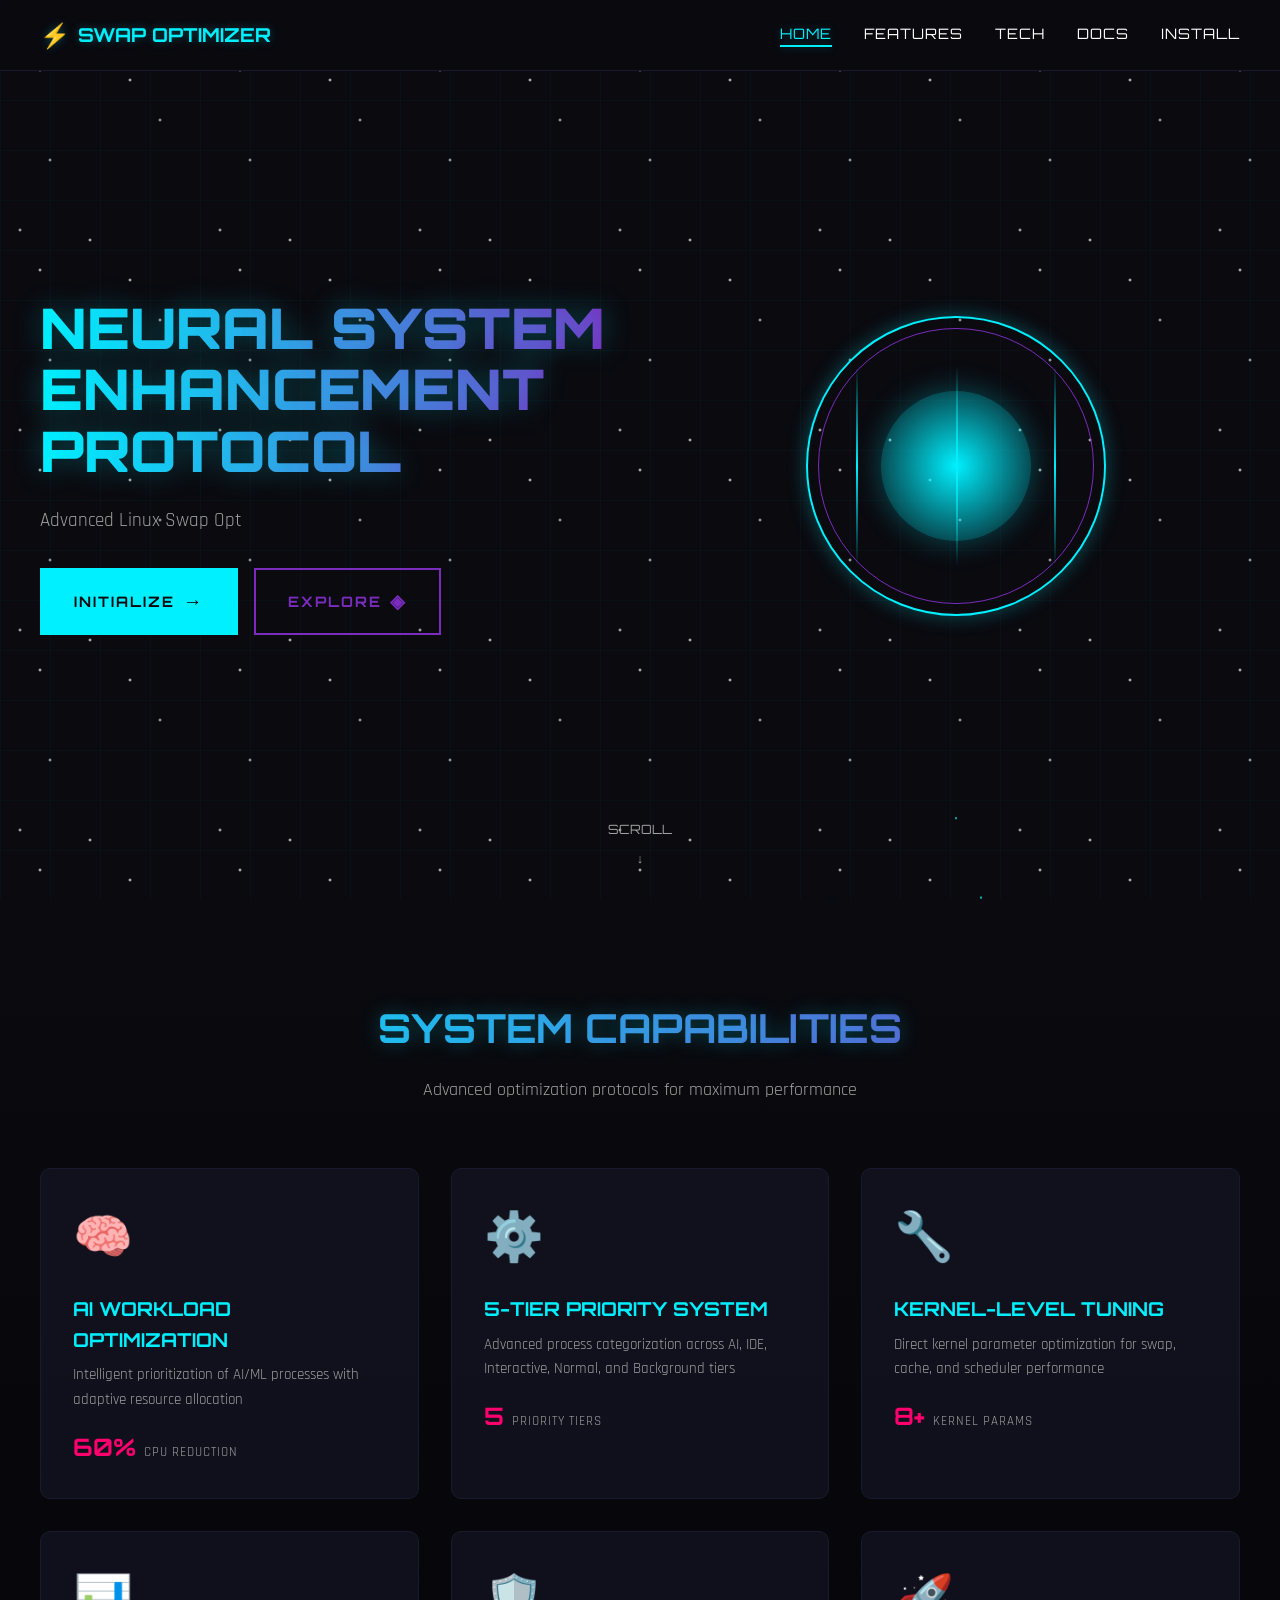
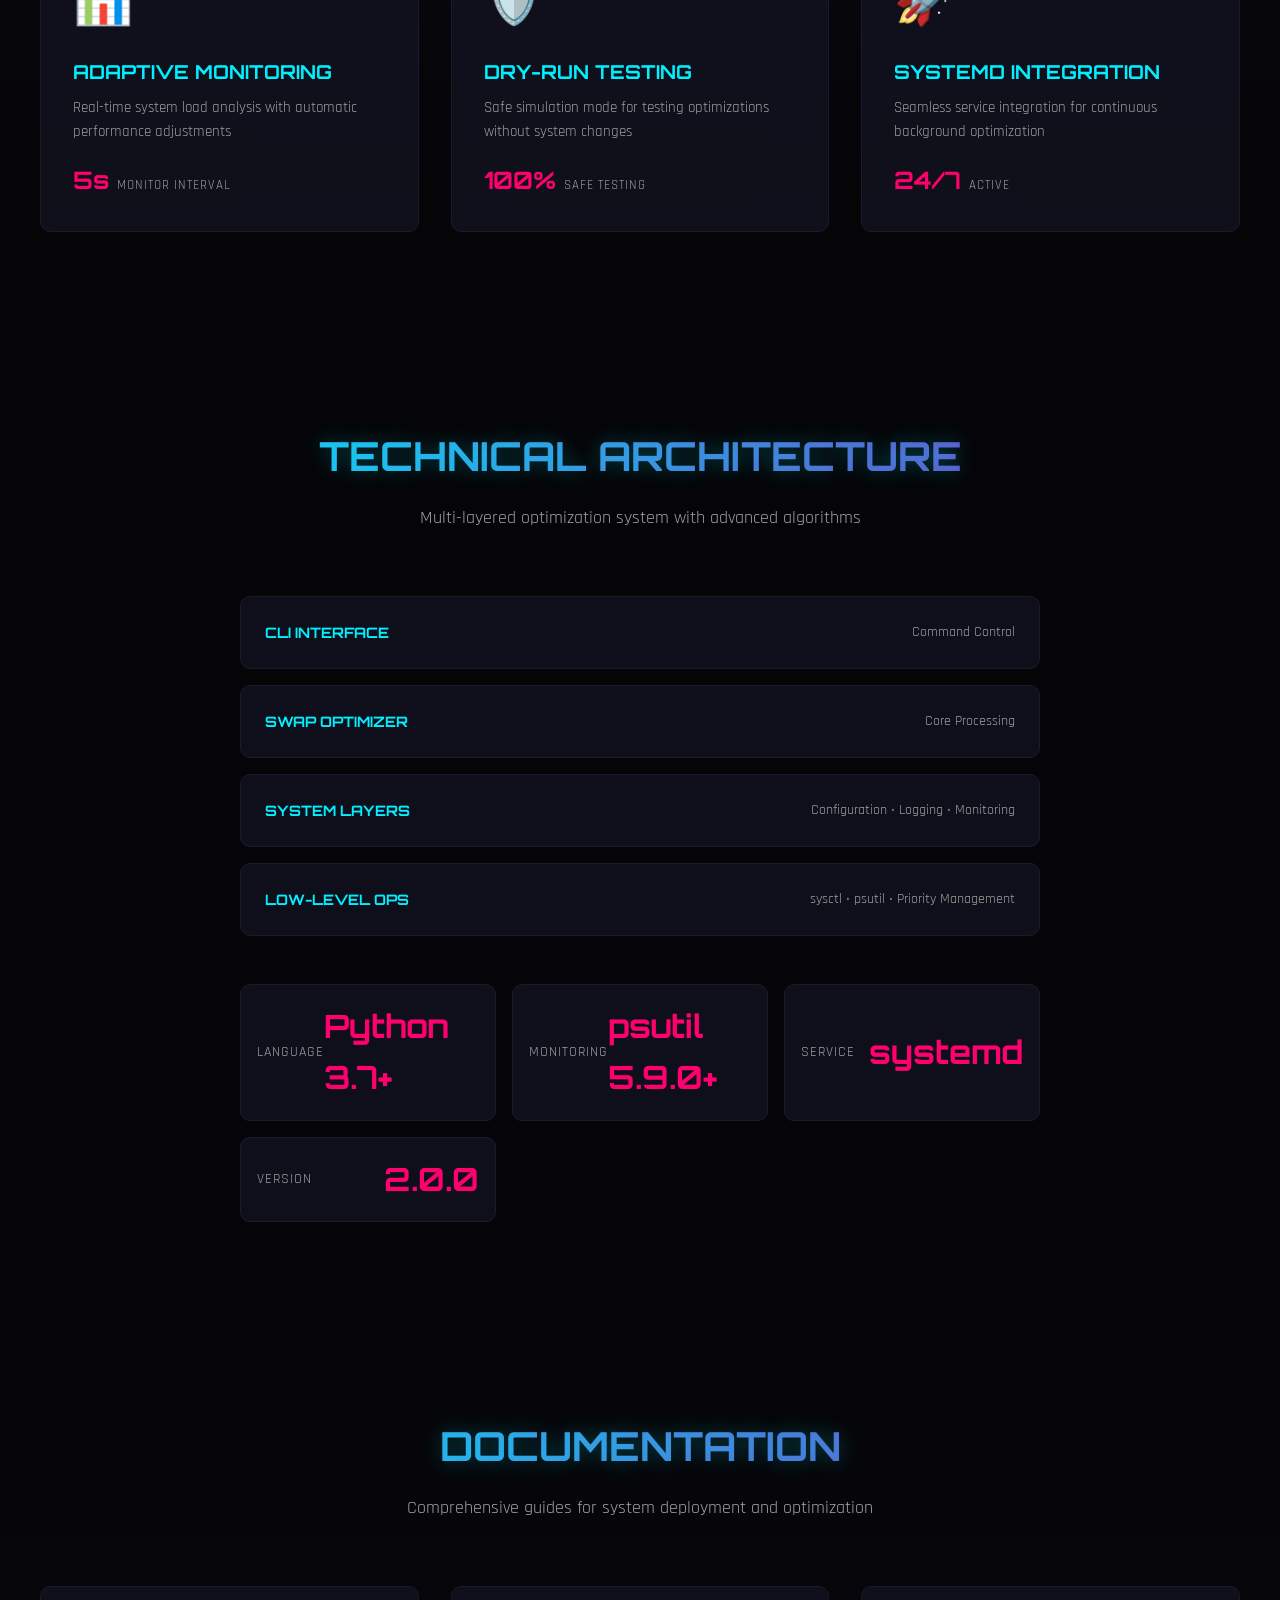
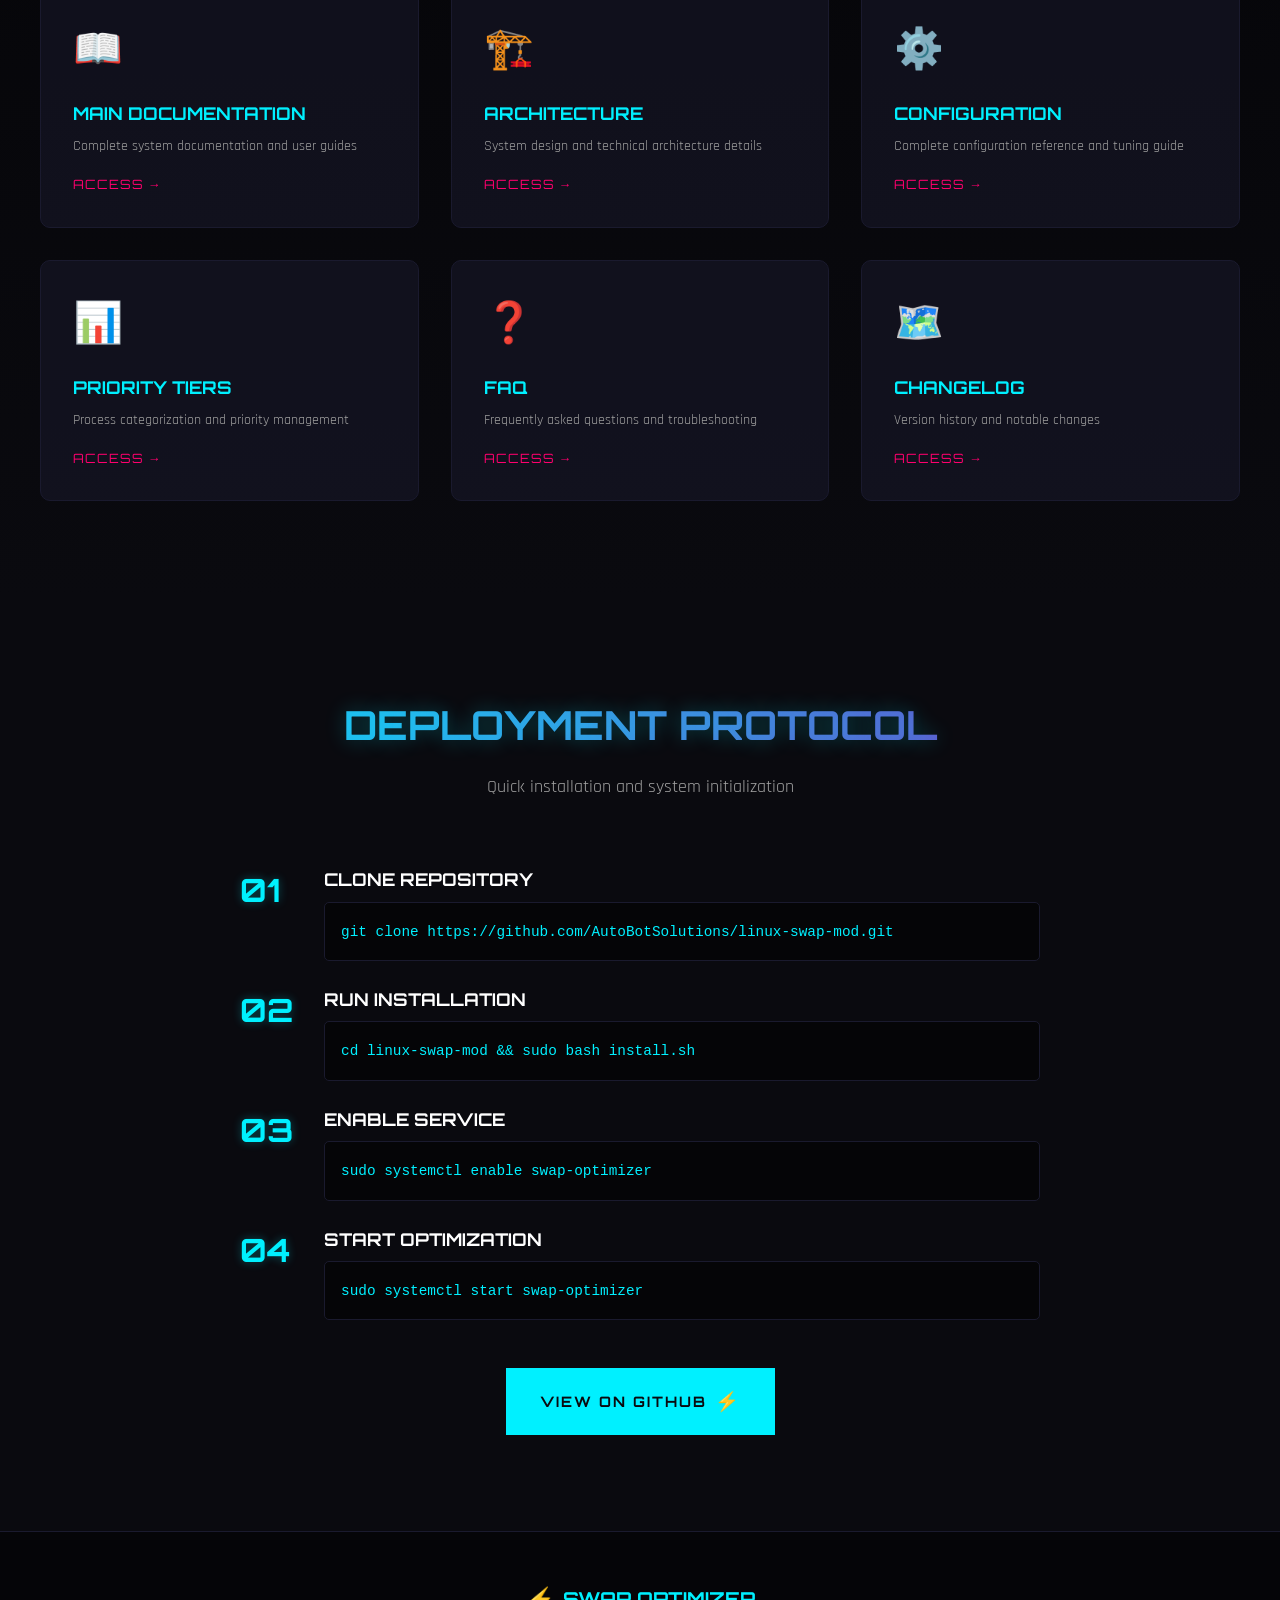
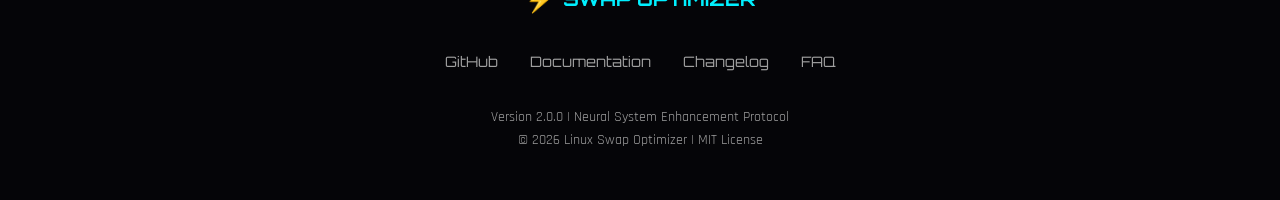
==== commit 78afc16c: "Update website with online GitHub wiki links - Updated all documentation links to point to online Gi" ====
--- a/docs/index.html
+++ b/docs/index.html
@@ -187,40 +187,40 @@
             <p class="section-subtitle">Comprehensive guides for system deployment and optimization</p>
         </div>
         <div class="docs-grid">
-            <a href="../wiki/Home.md" class="doc-card">
+            <a href="https://github.com/AutoBotSolutions/linux-swap-mod/wiki/Home" class="doc-card">
                 <div class="doc-icon">📖</div>
                 <h3 class="doc-title">MAIN DOCUMENTATION</h3>
                 <p class="doc-description">Complete system documentation and user guides</p>
                 <div class="doc-link">ACCESS →</div>
             </a>
-            <a href="../wiki/Architecture.md" class="doc-card">
+            <a href="https://github.com/AutoBotSolutions/linux-swap-mod/wiki/Architecture" class="doc-card">
                 <div class="doc-icon">🏗️</div>
                 <h3 class="doc-title">ARCHITECTURE</h3>
                 <p class="doc-description">System design and technical architecture details</p>
                 <div class="doc-link">ACCESS →</div>
             </a>
-            <a href="../wiki/Configuration-Guide.md" class="doc-card">
+            <a href="https://github.com/AutoBotSolutions/linux-swap-mod/wiki/Configuration-Guide" class="doc-card">
                 <div class="doc-icon">⚙️</div>
                 <h3 class="doc-title">CONFIGURATION</h3>
                 <p class="doc-description">Complete configuration reference and tuning guide</p>
                 <div class="doc-link">ACCESS →</div>
             </a>
-            <a href="../wiki/Process-Priority-Tiers.md" class="doc-card">
+            <a href="https://github.com/AutoBotSolutions/linux-swap-mod/wiki/Process-Priority-Tiers" class="doc-card">
                 <div class="doc-icon">📊</div>
                 <h3 class="doc-title">PRIORITY TIERS</h3>
                 <p class="doc-description">Process categorization and priority management</p>
                 <div class="doc-link">ACCESS →</div>
             </a>
-            <a href="../wiki/FAQ.md" class="doc-card">
+            <a href="https://github.com/AutoBotSolutions/linux-swap-mod/wiki/FAQ" class="doc-card">
                 <div class="doc-icon">❓</div>
                 <h3 class="doc-title">FAQ</h3>
                 <p class="doc-description">Frequently asked questions and troubleshooting</p>
                 <div class="doc-link">ACCESS →</div>
             </a>
-            <a href="../roadmap/Project-Roadmap.md" class="doc-card">
+            <a href="https://github.com/AutoBotSolutions/linux-swap-mod/wiki/Changelog" class="doc-card">
                 <div class="doc-icon">🗺️</div>
-                <h3 class="doc-title">ROADMAP</h3>
-                <p class="doc-description">Project roadmap and future development plans</p>
+                <h3 class="doc-title">CHANGELOG</h3>
+                <p class="doc-description">Version history and notable changes</p>
                 <div class="doc-link">ACCESS →</div>
             </a>
         </div>
@@ -238,7 +238,7 @@
                 <div class="step-content">
                     <h3 class="step-title">CLONE REPOSITORY</h3>
                     <div class="code-block">
-                        <code>git clone https://github.com/yourusername/linux-swap-mod.git</code>
+                        <code>git clone https://github.com/AutoBotSolutions/linux-swap-mod.git</code>
                     </div>
                 </div>
             </div>
@@ -271,7 +271,7 @@
             </div>
         </div>
         <div class="install-cta">
-            <a href="https://github.com/yourusername/linux-swap-mod" class="btn btn-primary">
+            <a href="https://github.com/AutoBotSolutions/linux-swap-mod" class="btn btn-primary">
                 <span class="btn-text">VIEW ON GITHUB</span>
                 <span class="btn-icon">⚡</span>
             </a>
@@ -286,10 +286,10 @@
                 <span class="logo-text">SWAP OPTIMIZER</span>
             </div>
             <div class="footer-links">
-                <a href="https://github.com/yourusername/linux-swap-mod">GitHub</a>
-                <a href="../wiki/Home.md">Documentation</a>
-                <a href="../roadmap/Project-Roadmap.md">Roadmap</a>
-                <a href="../reports/System-Analysis-Report.md">Reports</a>
+                <a href="https://github.com/AutoBotSolutions/linux-swap-mod">GitHub</a>
+                <a href="https://github.com/AutoBotSolutions/linux-swap-mod/wiki">Documentation</a>
+                <a href="https://github.com/AutoBotSolutions/linux-swap-mod/wiki/Changelog">Changelog</a>
+                <a href="https://github.com/AutoBotSolutions/linux-swap-mod/wiki/FAQ">FAQ</a>
             </div>
             <div class="footer-info">
                 <p>Version 2.0.0 | Neural System Enhancement Protocol</p>
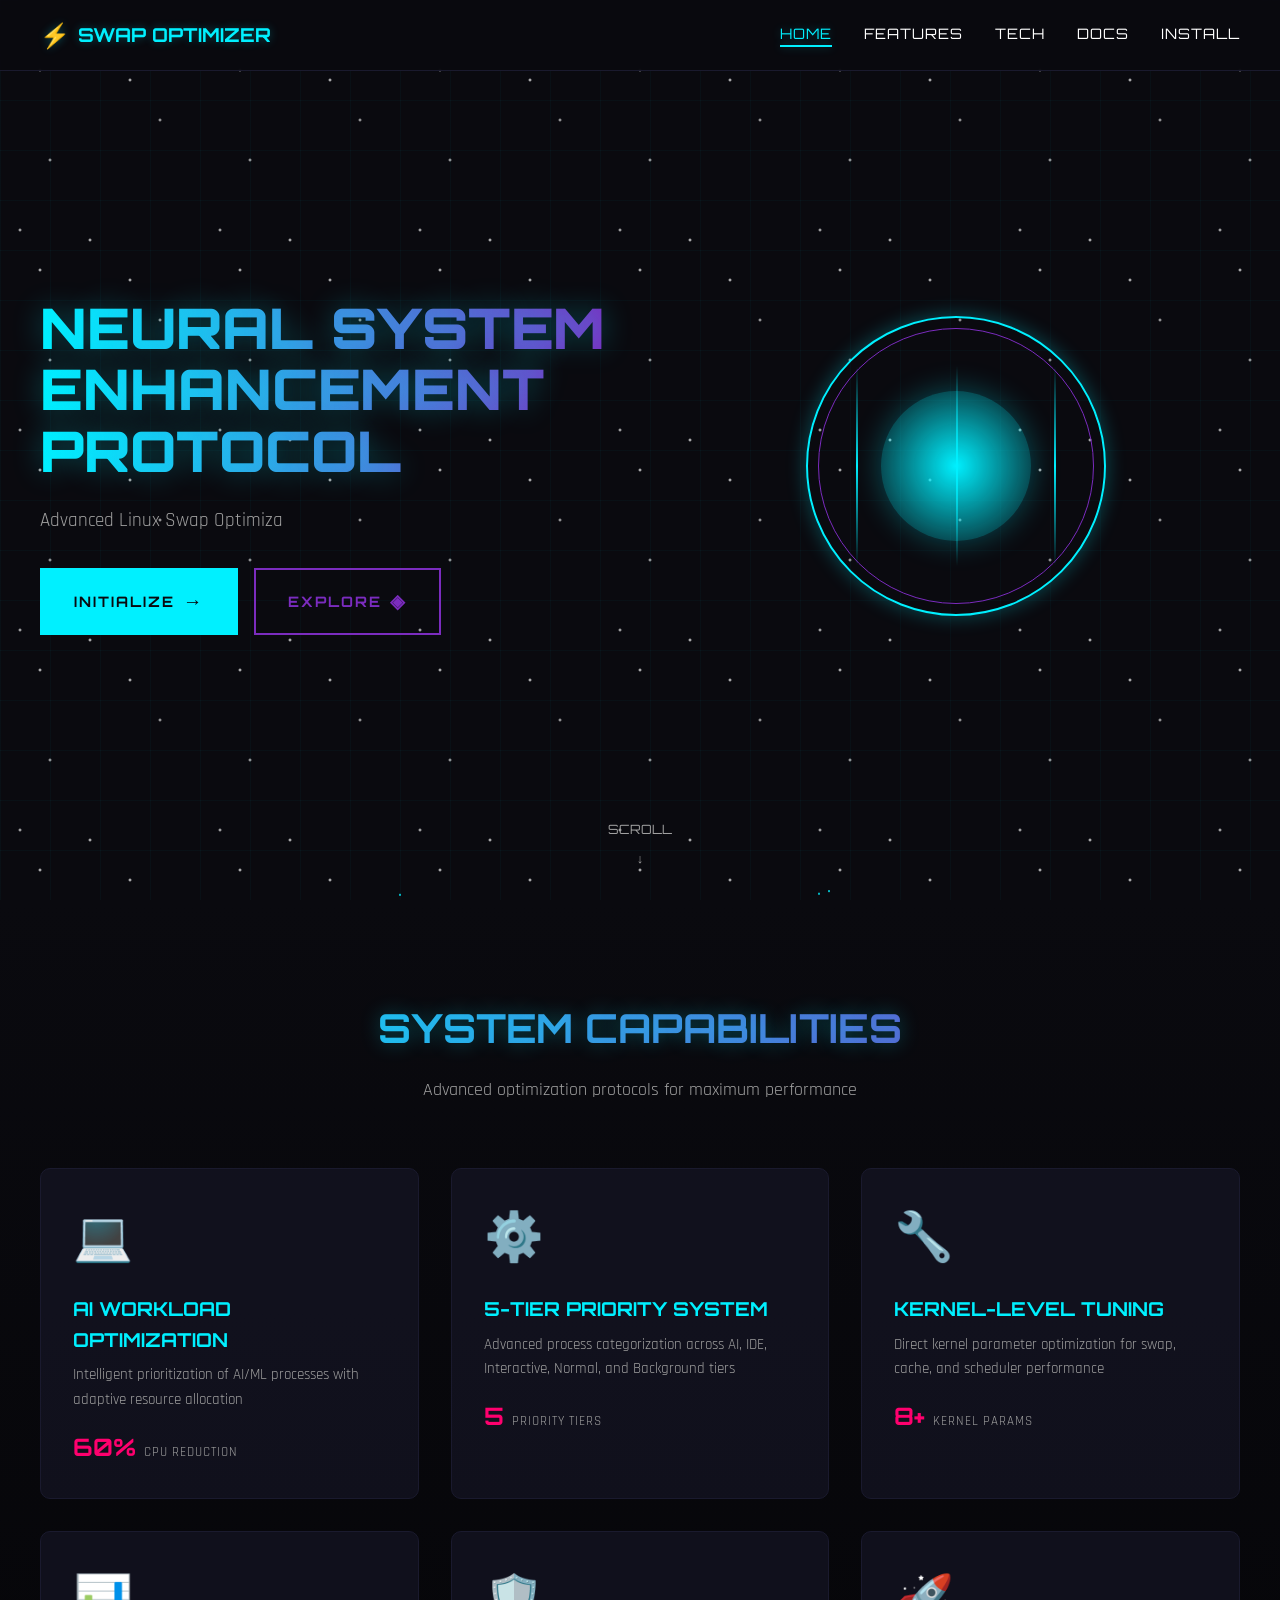
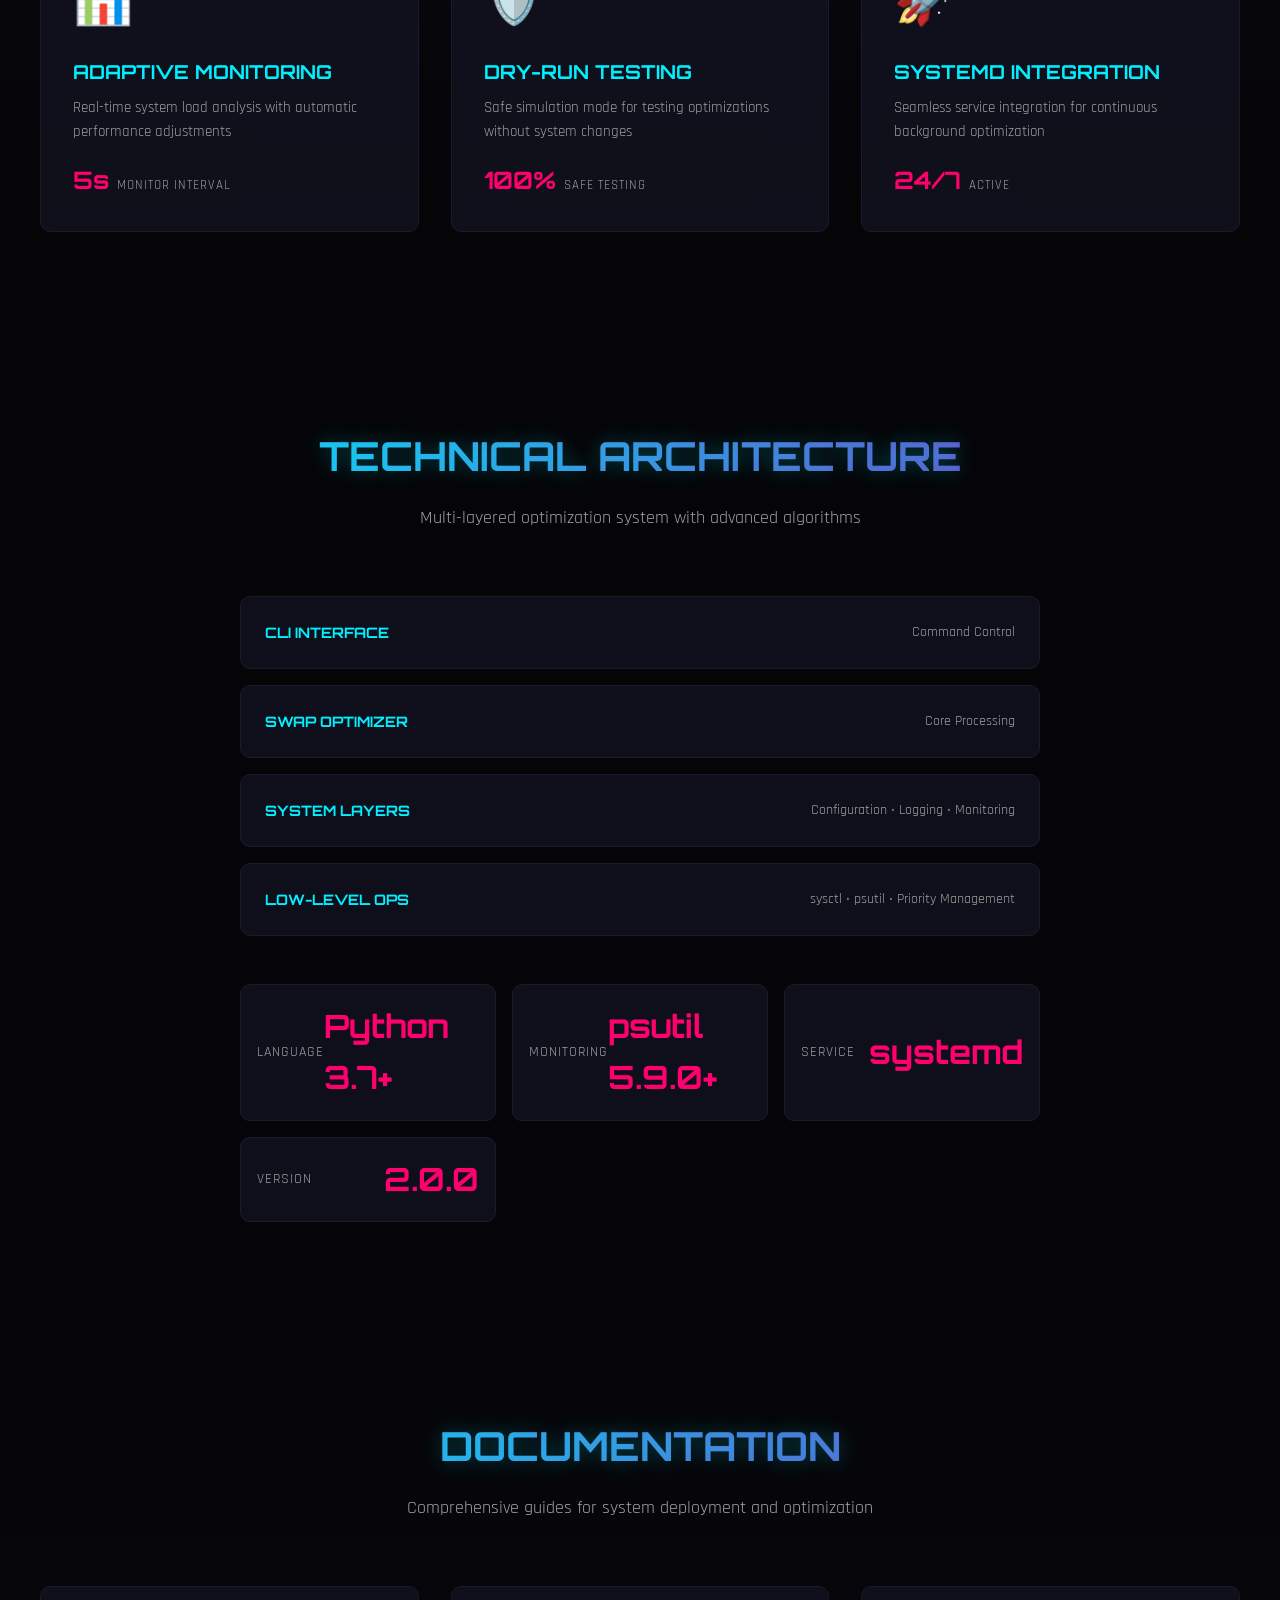
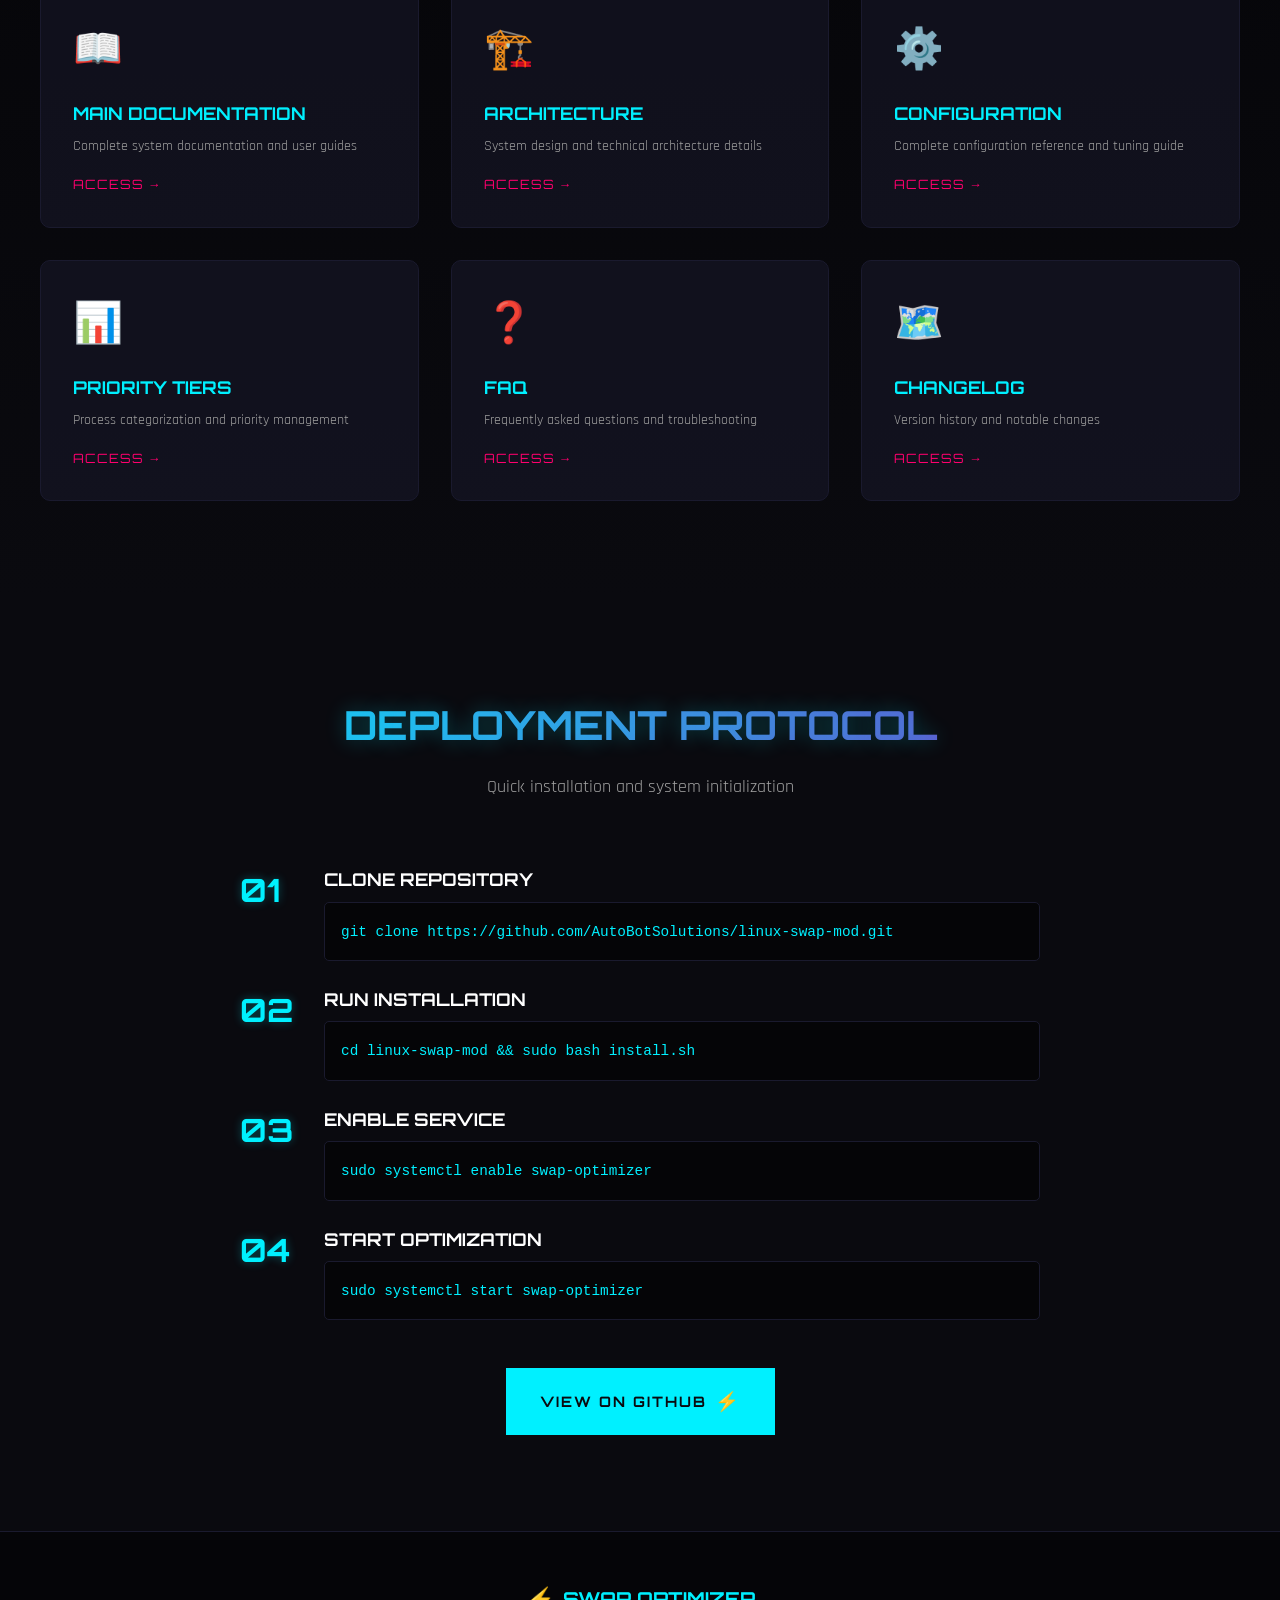
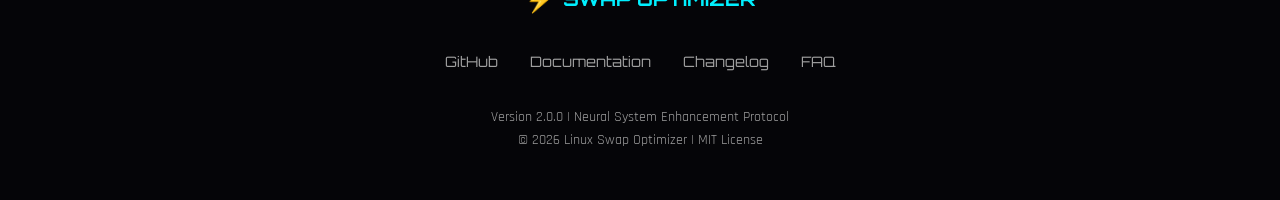
==== commit b84bf591: "Replace AI icons and add GitHub links to website - Replaced brain emoji (🧠) with computer icon (💻) f" ====
--- a/docs/index.html
+++ b/docs/index.html
@@ -80,7 +80,7 @@
         </div>
         <div class="features-grid">
             <div class="feature-card">
-                <div class="feature-icon">🧠</div>
+                <div class="feature-icon">💻</div>
                 <h3 class="feature-title">AI WORKLOAD OPTIMIZATION</h3>
                 <p class="feature-description">Intelligent prioritization of AI/ML processes with adaptive resource allocation</p>
                 <div class="feature-stats">
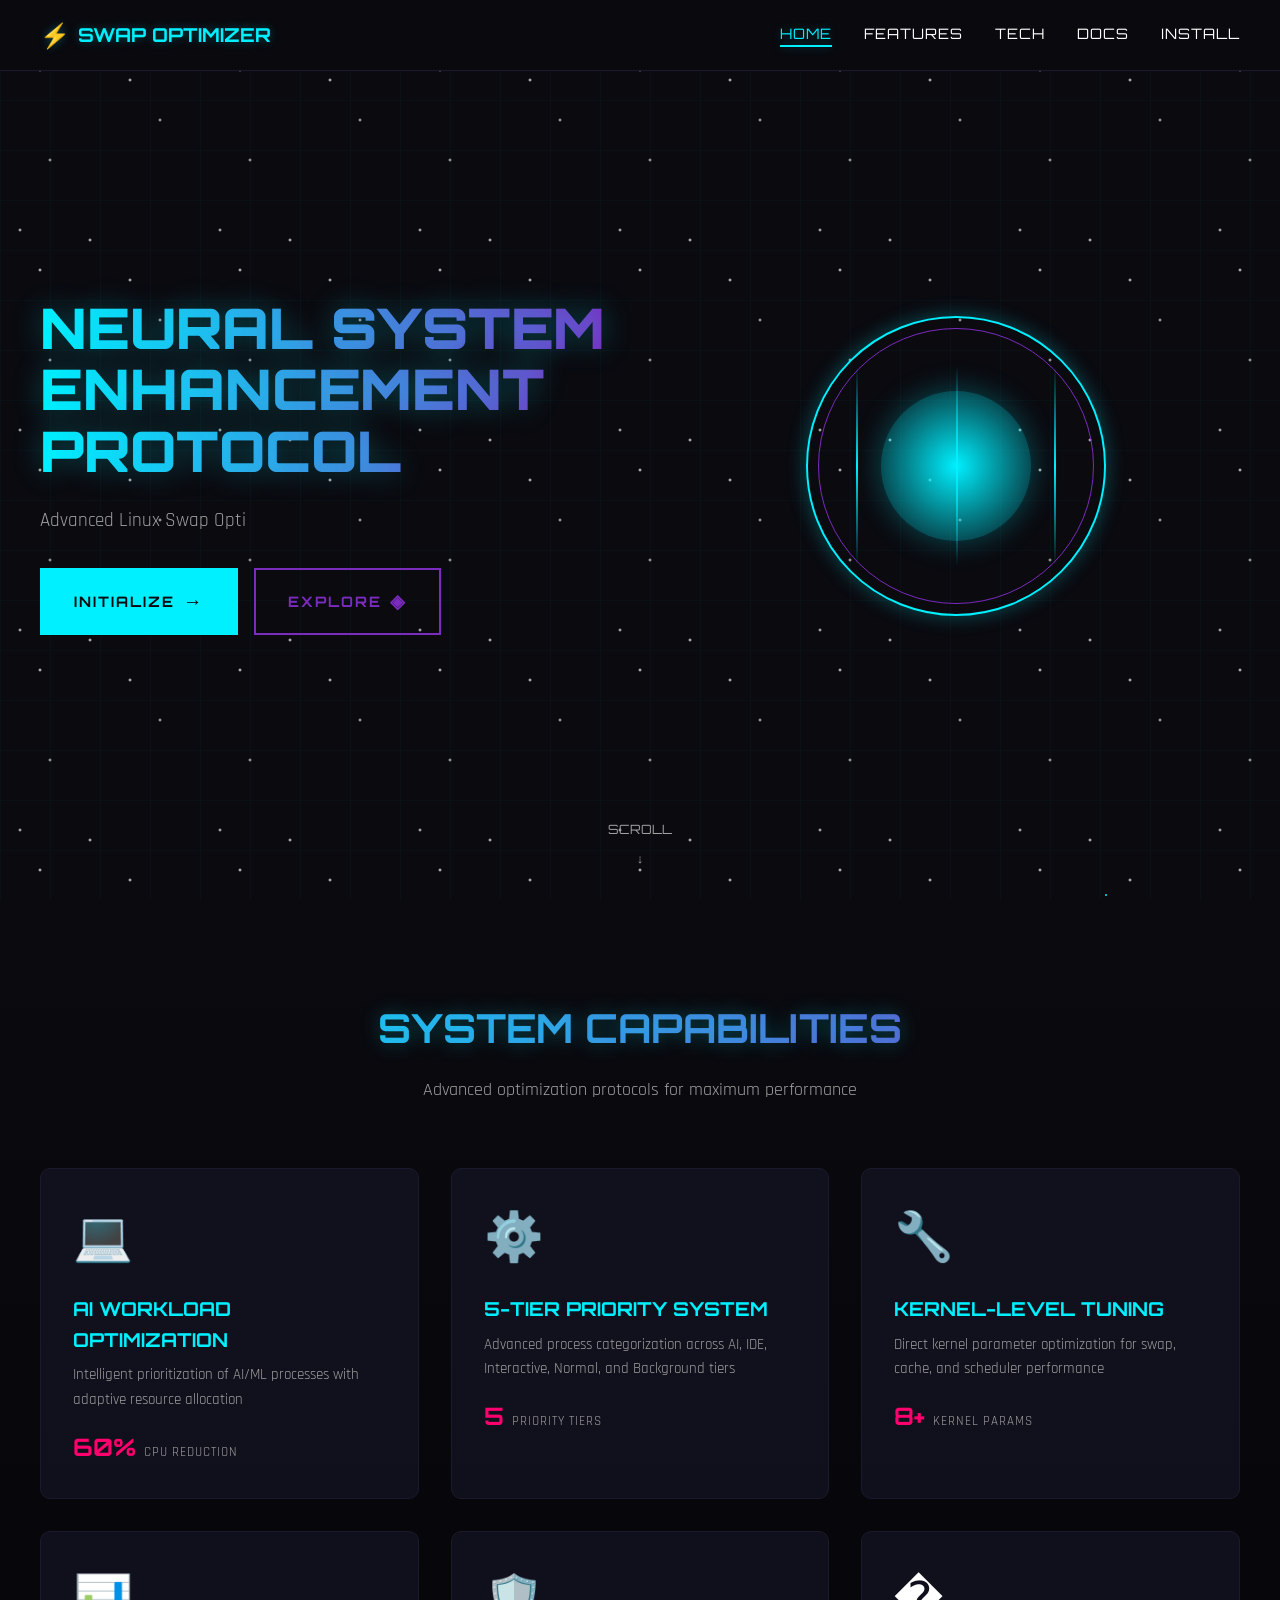
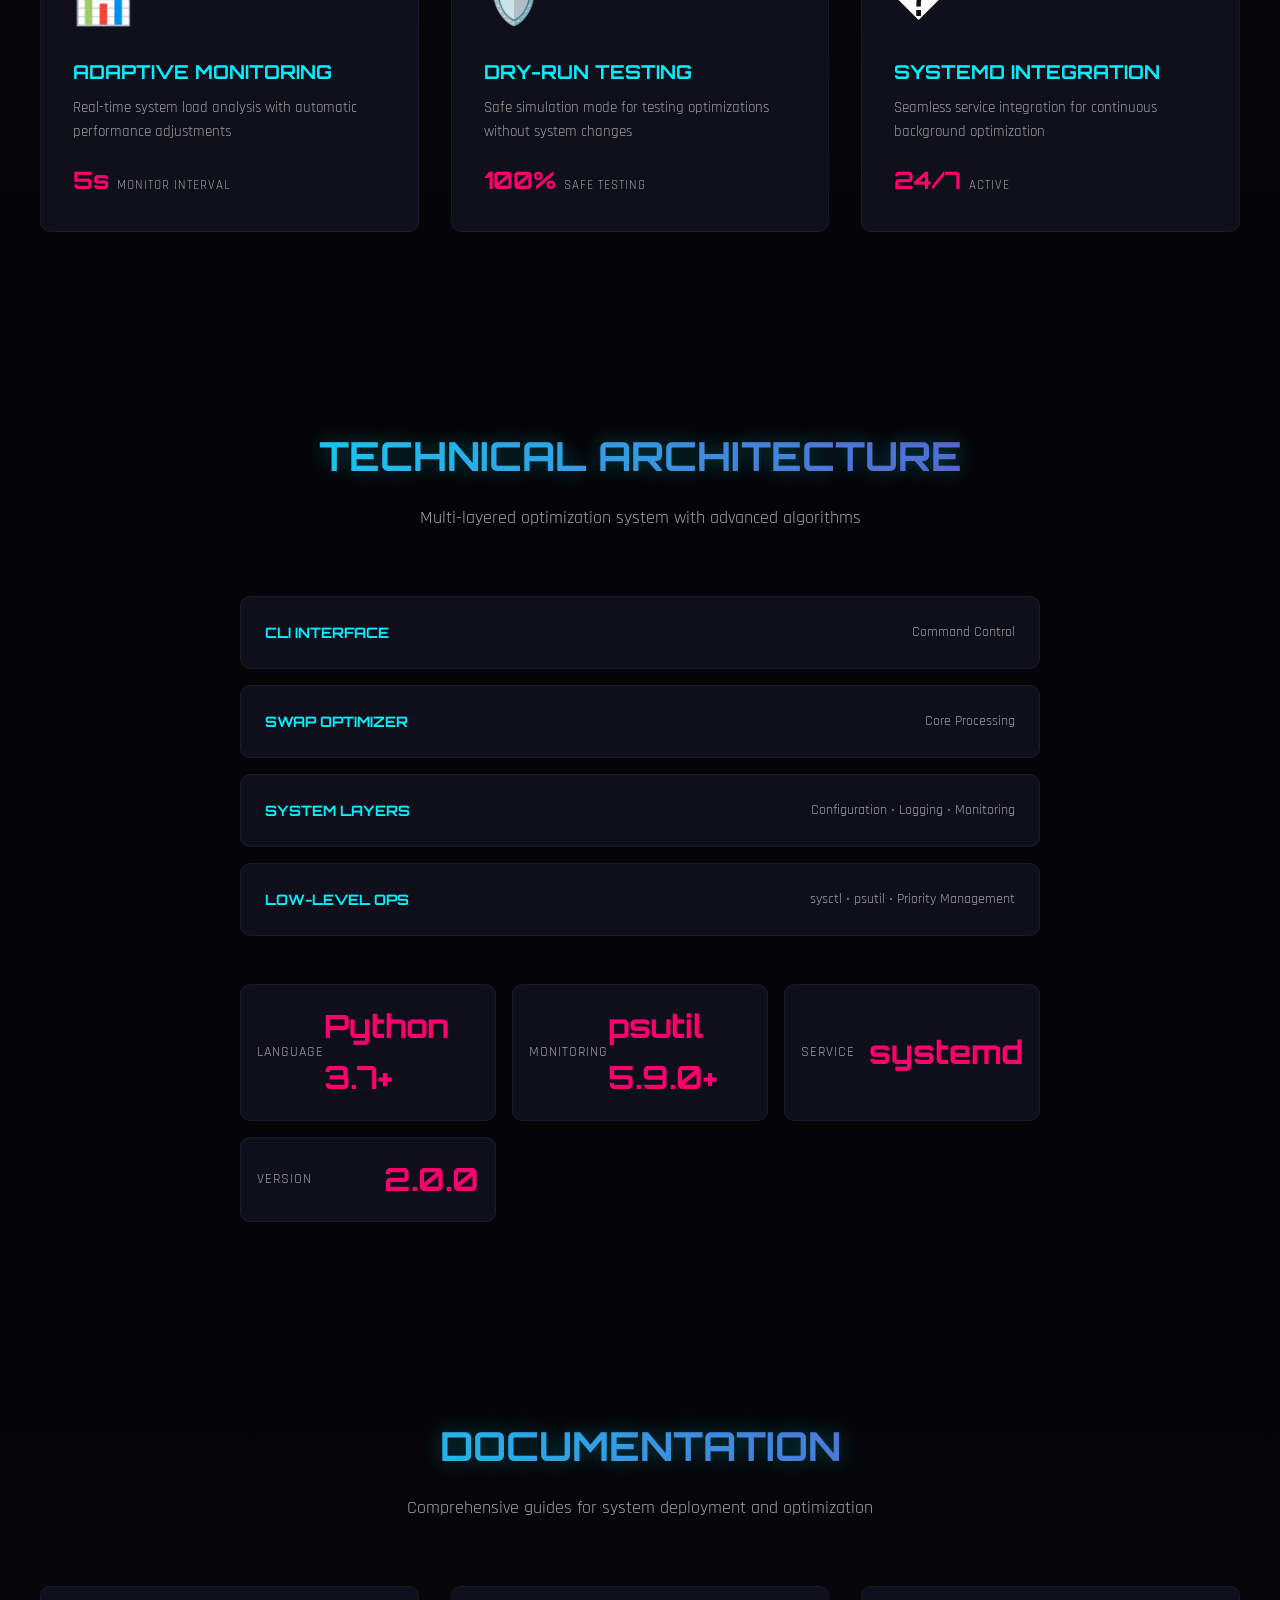
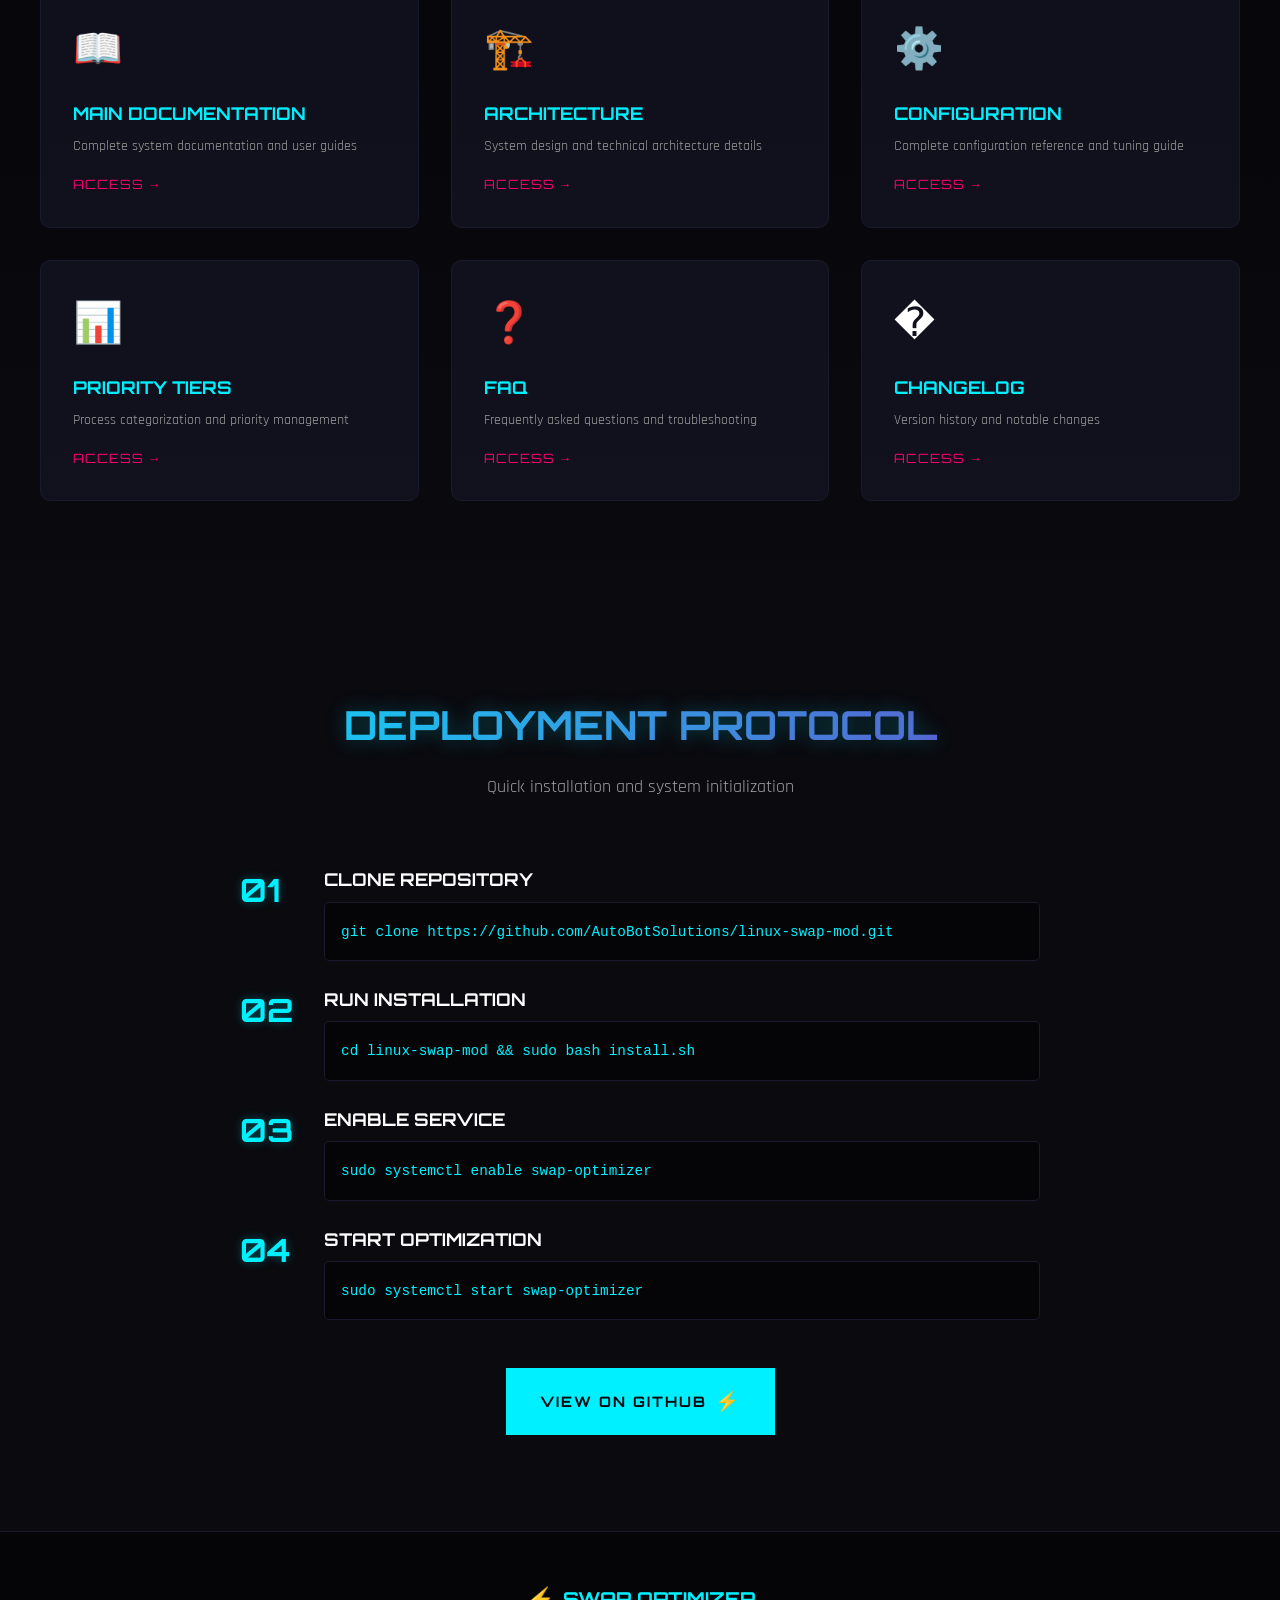
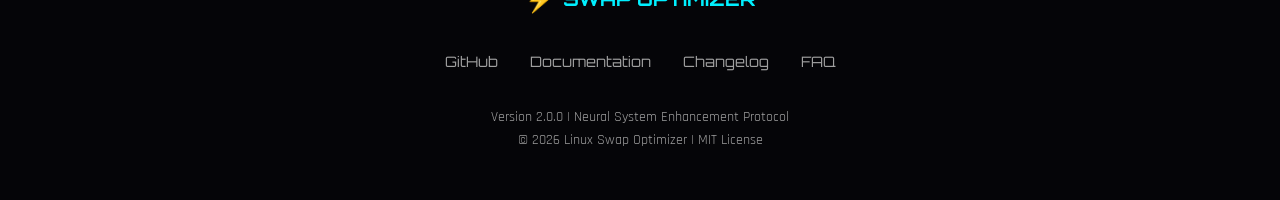
==== commit b196091b: "Replace inappropriate icons with relevant subject icons - Replaced rocket (🚀) with plug (🔌) for SYST" ====
--- a/docs/index.html
+++ b/docs/index.html
@@ -125,7 +125,7 @@
                 </div>
             </div>
             <div class="feature-card">
-                <div class="feature-icon">🚀</div>
+                <div class="feature-icon">�</div>
                 <h3 class="feature-title">SYSTEMD INTEGRATION</h3>
                 <p class="feature-description">Seamless service integration for continuous background optimization</p>
                 <div class="feature-stats">
@@ -218,7 +218,7 @@
                 <div class="doc-link">ACCESS →</div>
             </a>
             <a href="https://github.com/AutoBotSolutions/linux-swap-mod/wiki/Changelog" class="doc-card">
-                <div class="doc-icon">🗺️</div>
+                <div class="doc-icon">�</div>
                 <h3 class="doc-title">CHANGELOG</h3>
                 <p class="doc-description">Version history and notable changes</p>
                 <div class="doc-link">ACCESS →</div>
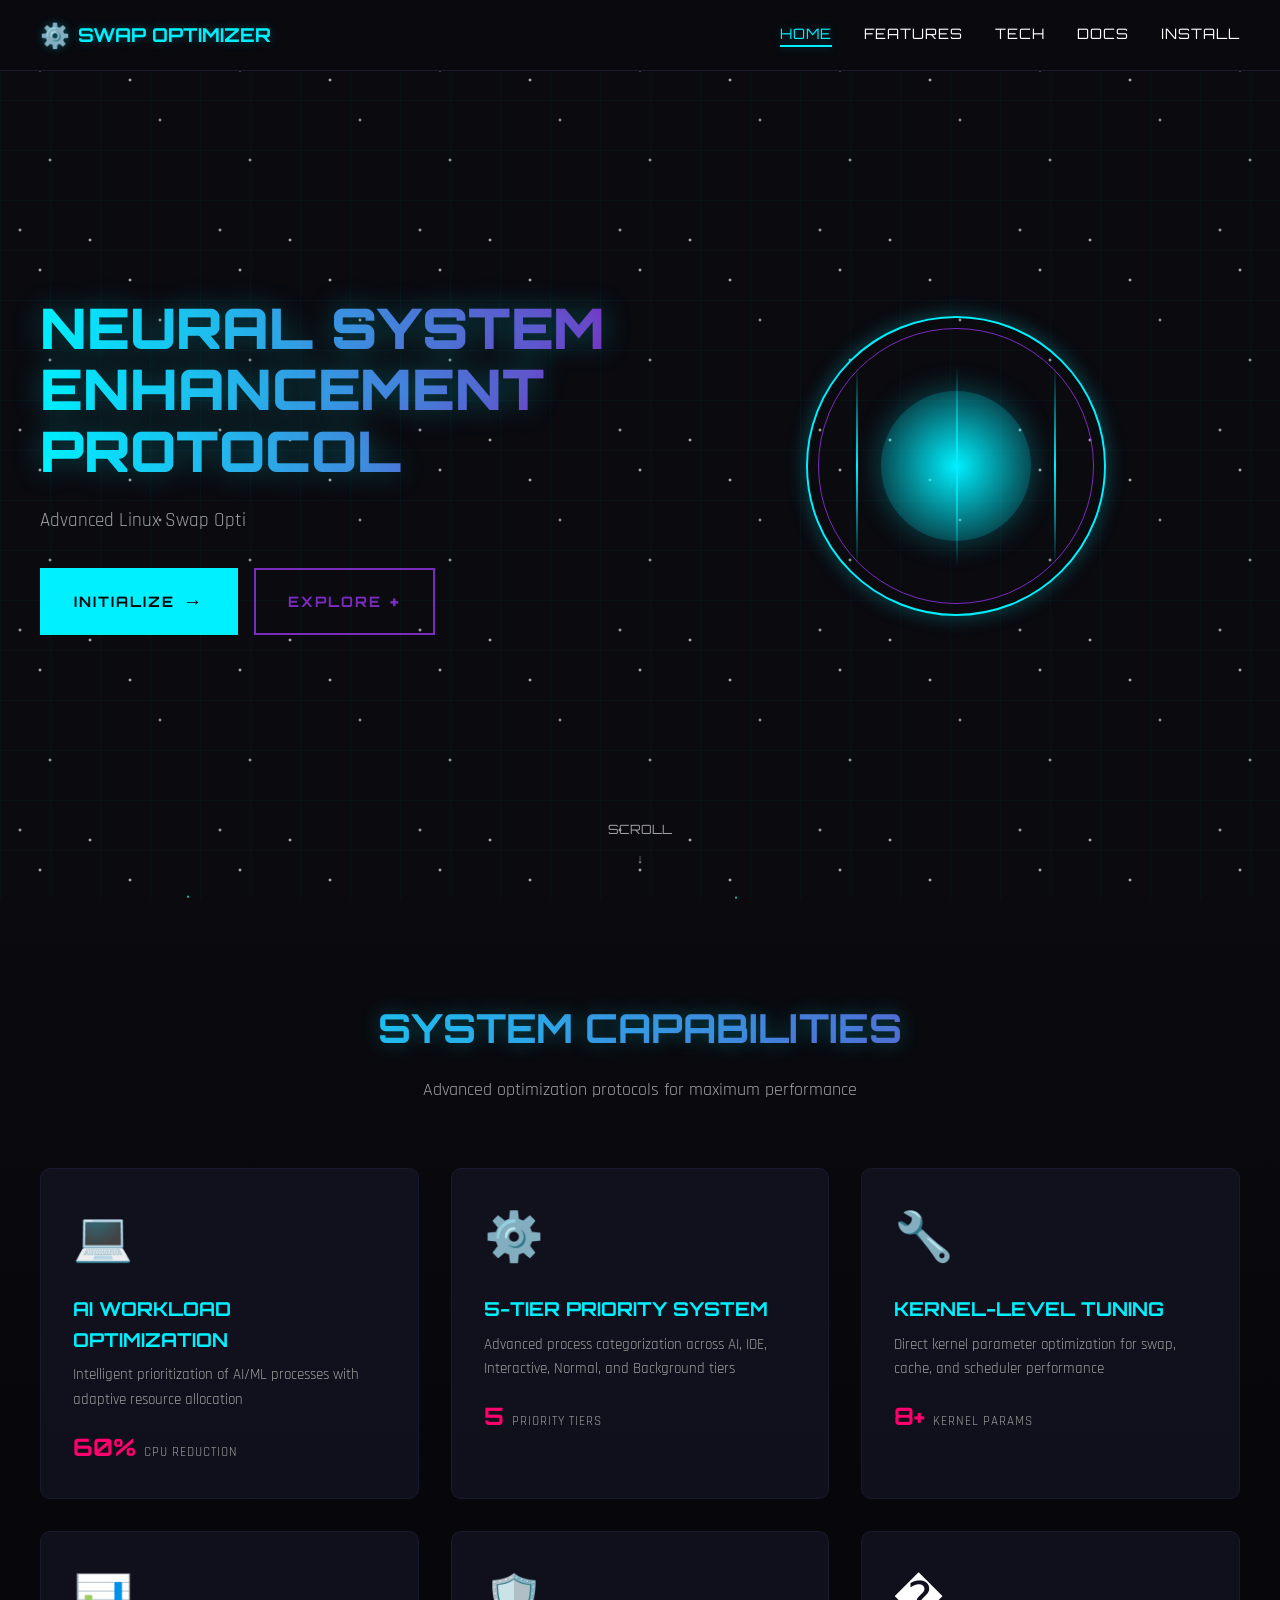
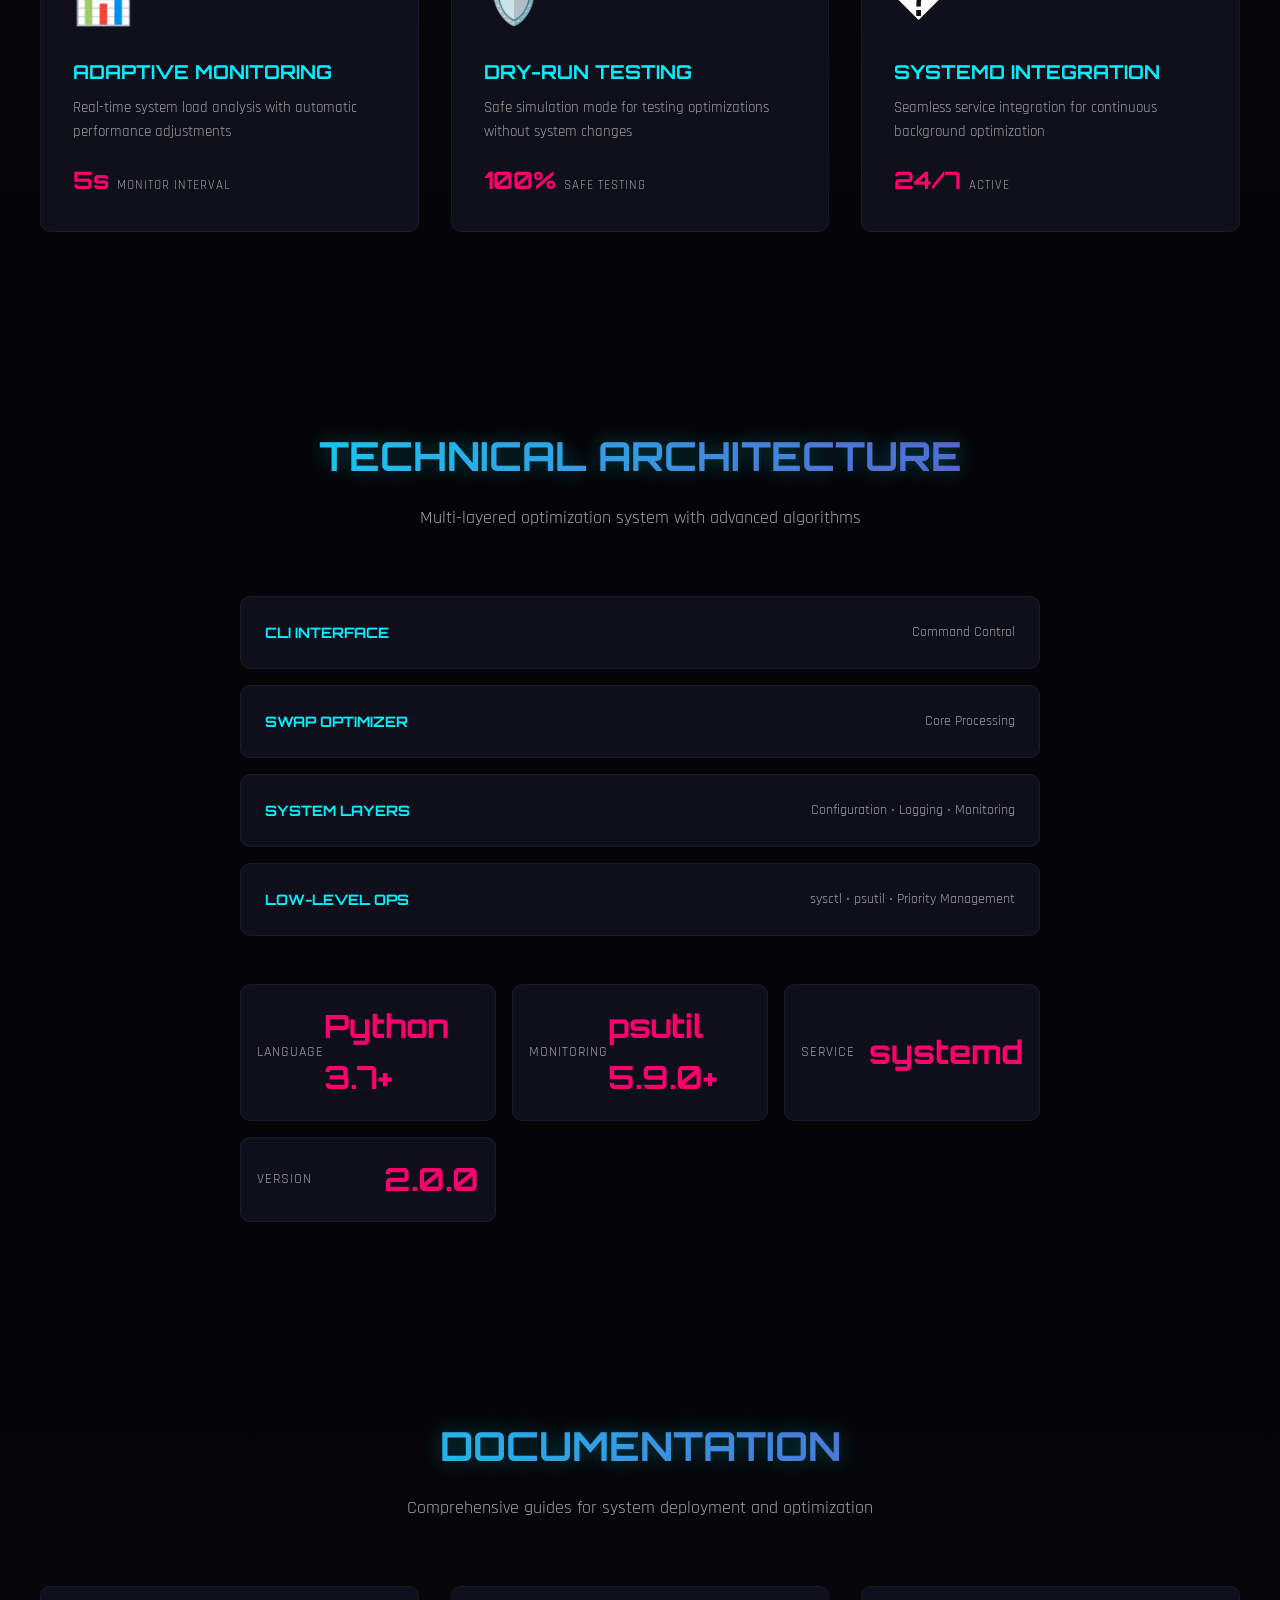
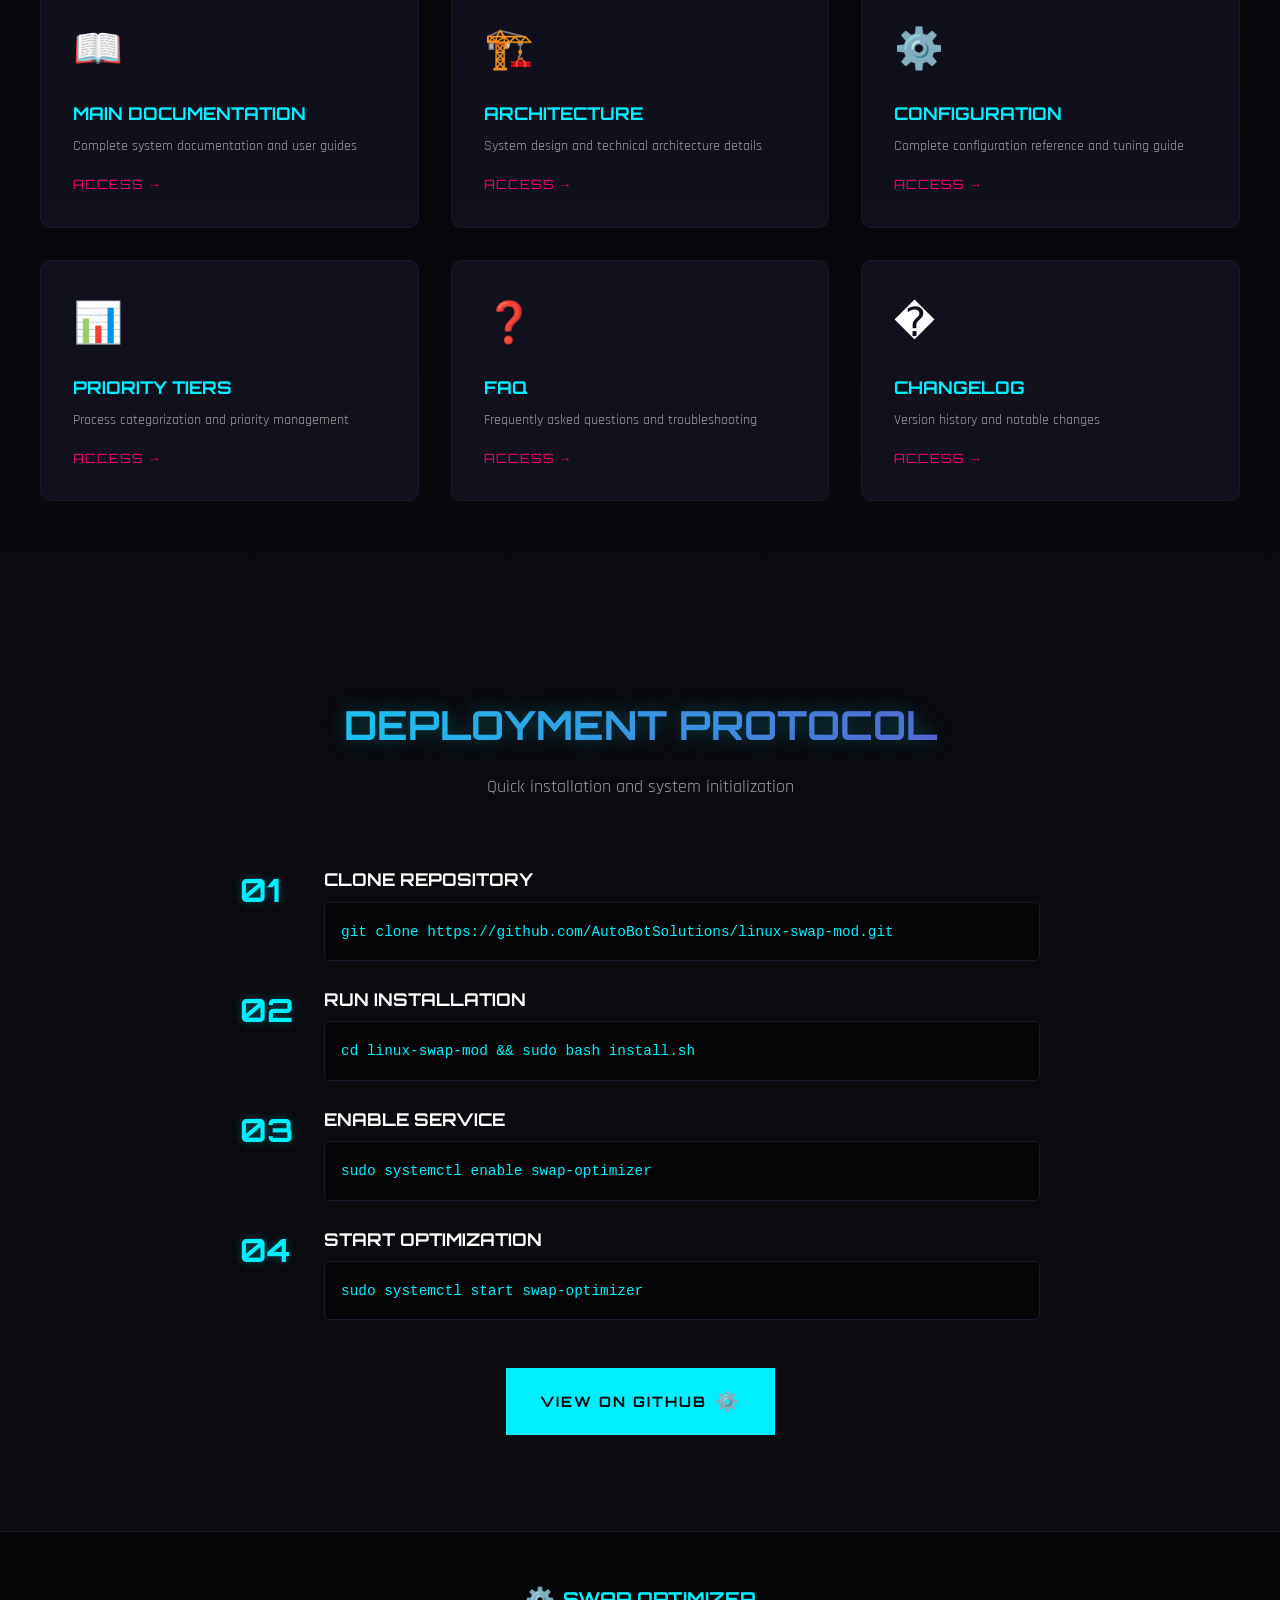
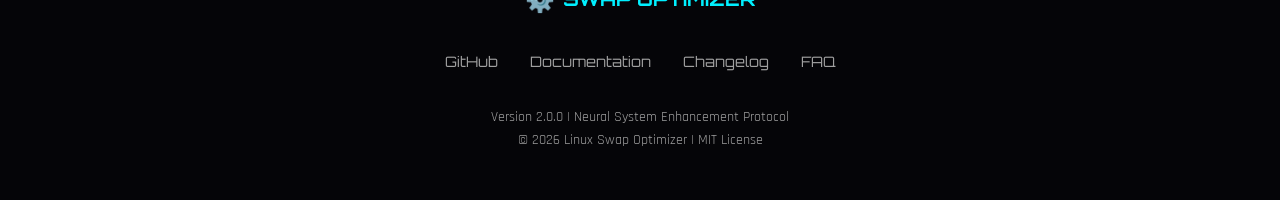
==== commit 25682955: "Replace AI-revealing icons with natural alternatives - Replaced diamond icon (◈) with plus sign (+) " ====
--- a/docs/index.html
+++ b/docs/index.html
@@ -15,7 +15,7 @@
     <nav class="nav-container">
         <div class="nav-content">
             <div class="logo">
-                <span class="logo-icon">⚡</span>
+                <span class="logo-icon">⚙️</span>
                 <span class="logo-text">SWAP OPTIMIZER</span>
             </div>
             <ul class="nav-menu">
@@ -50,7 +50,7 @@
                     </a>
                     <a href="#features" class="btn btn-secondary">
                         <span class="btn-text">EXPLORE</span>
-                        <span class="btn-icon">◈</span>
+                        <span class="btn-icon">+</span>
                     </a>
                 </div>
             </div>
@@ -273,7 +273,7 @@
         <div class="install-cta">
             <a href="https://github.com/AutoBotSolutions/linux-swap-mod" class="btn btn-primary">
                 <span class="btn-text">VIEW ON GITHUB</span>
-                <span class="btn-icon">⚡</span>
+                <span class="btn-icon">⚙️</span>
             </a>
         </div>
     </section>
@@ -282,7 +282,7 @@
     <footer class="footer">
         <div class="footer-content">
             <div class="footer-logo">
-                <span class="logo-icon">⚡</span>
+                <span class="logo-icon">⚙️</span>
                 <span class="logo-text">SWAP OPTIMIZER</span>
             </div>
             <div class="footer-links">
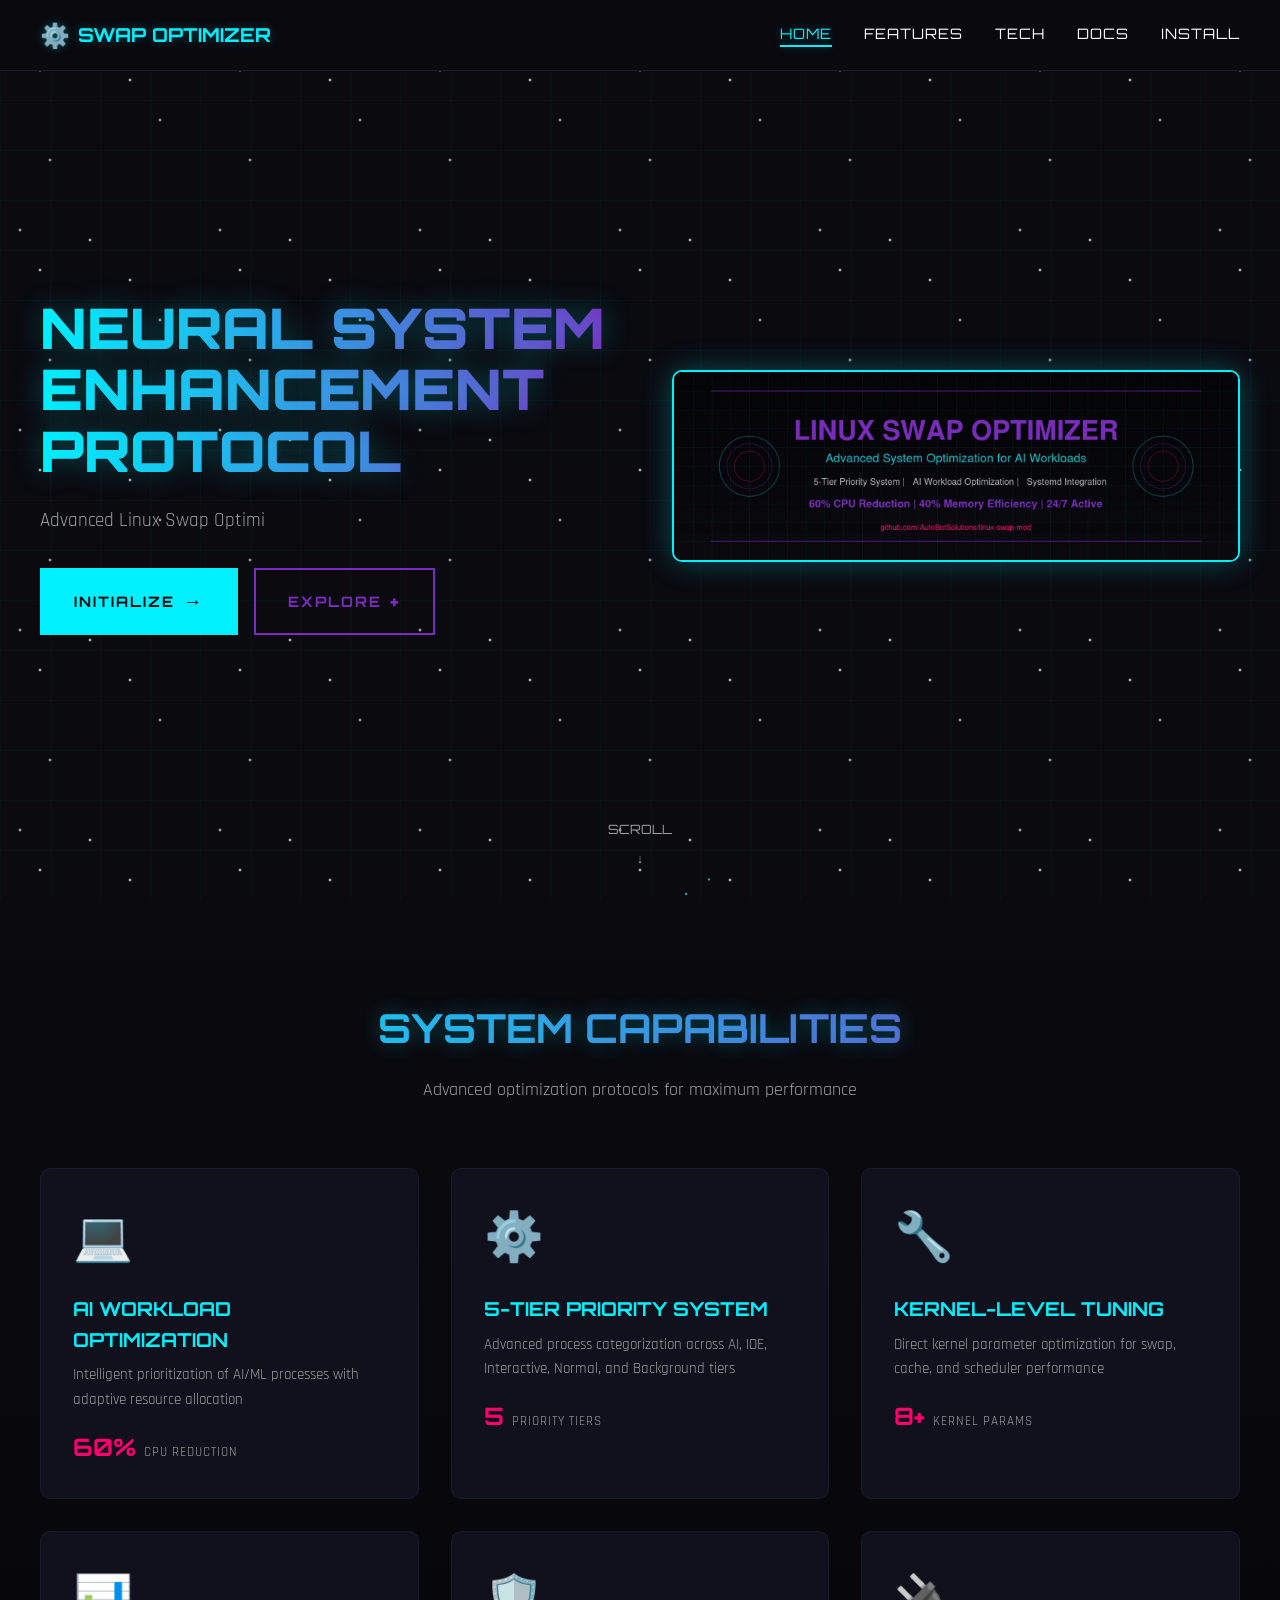
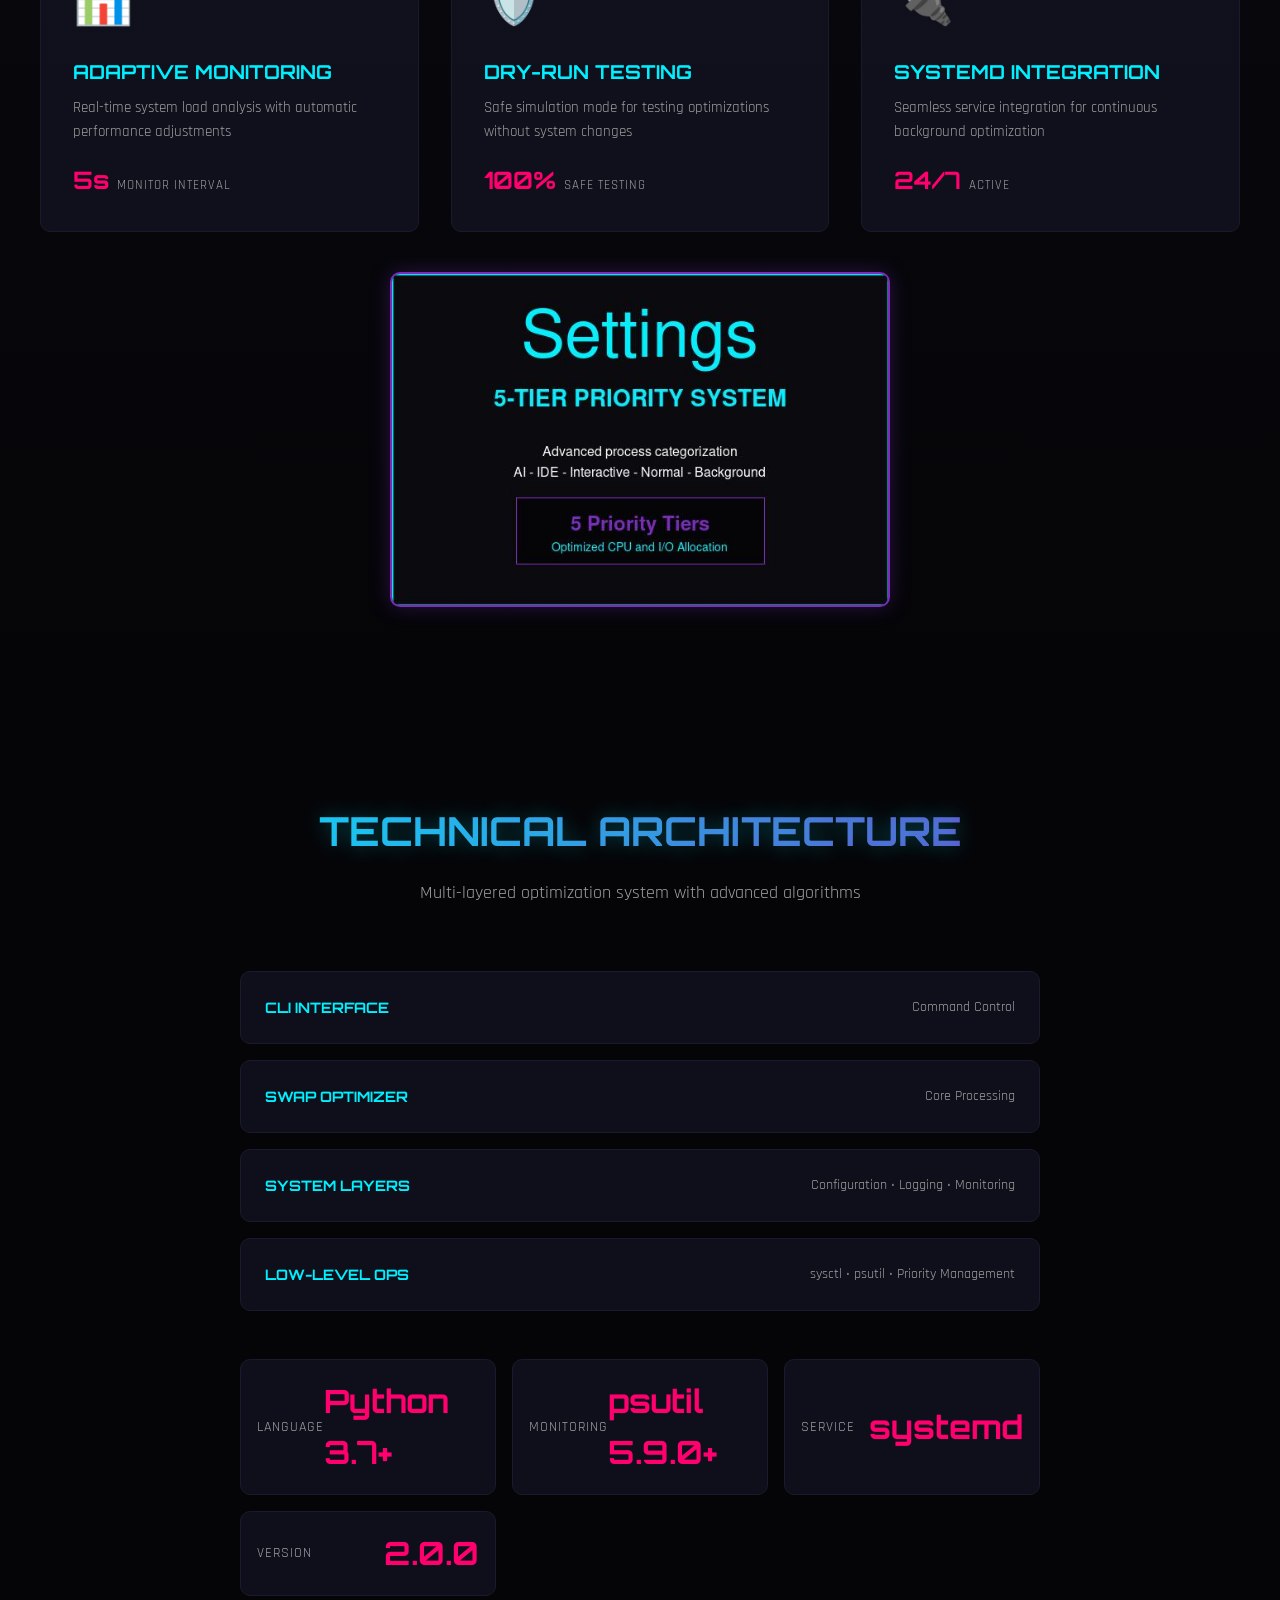
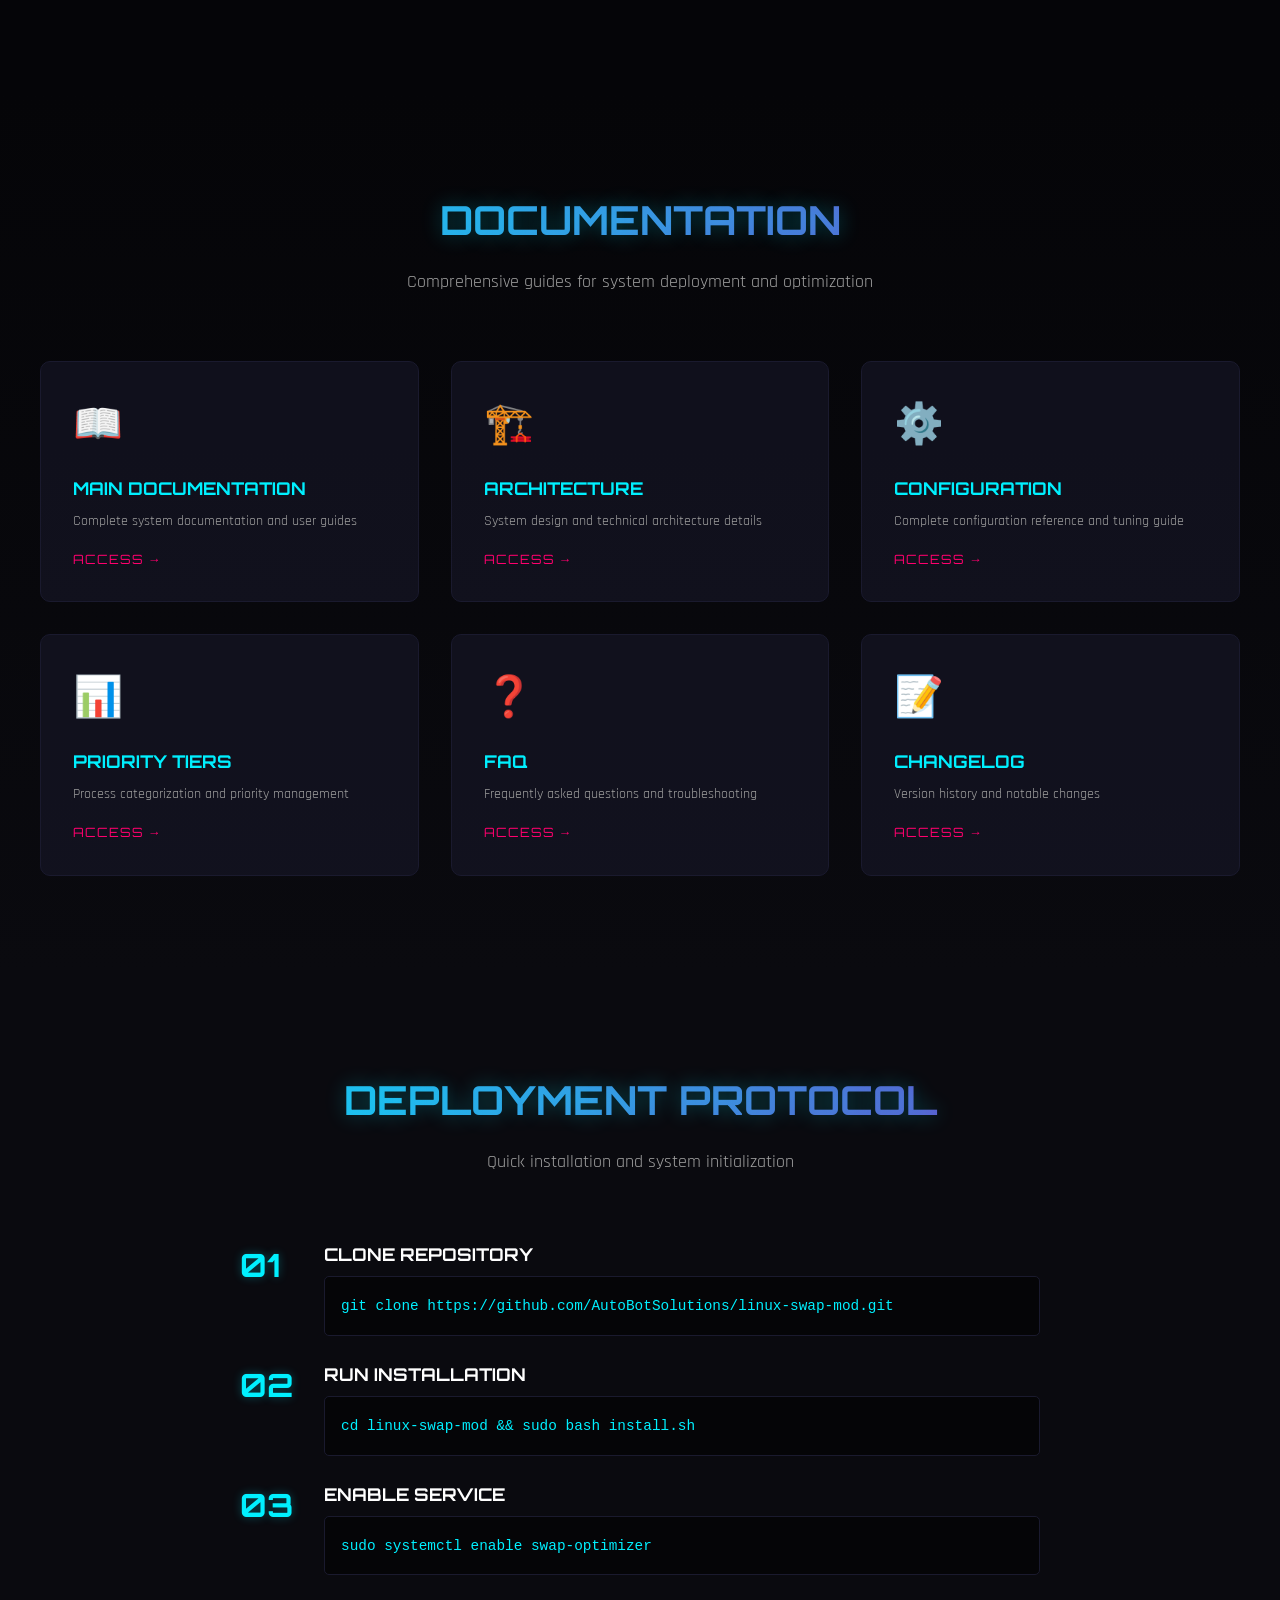
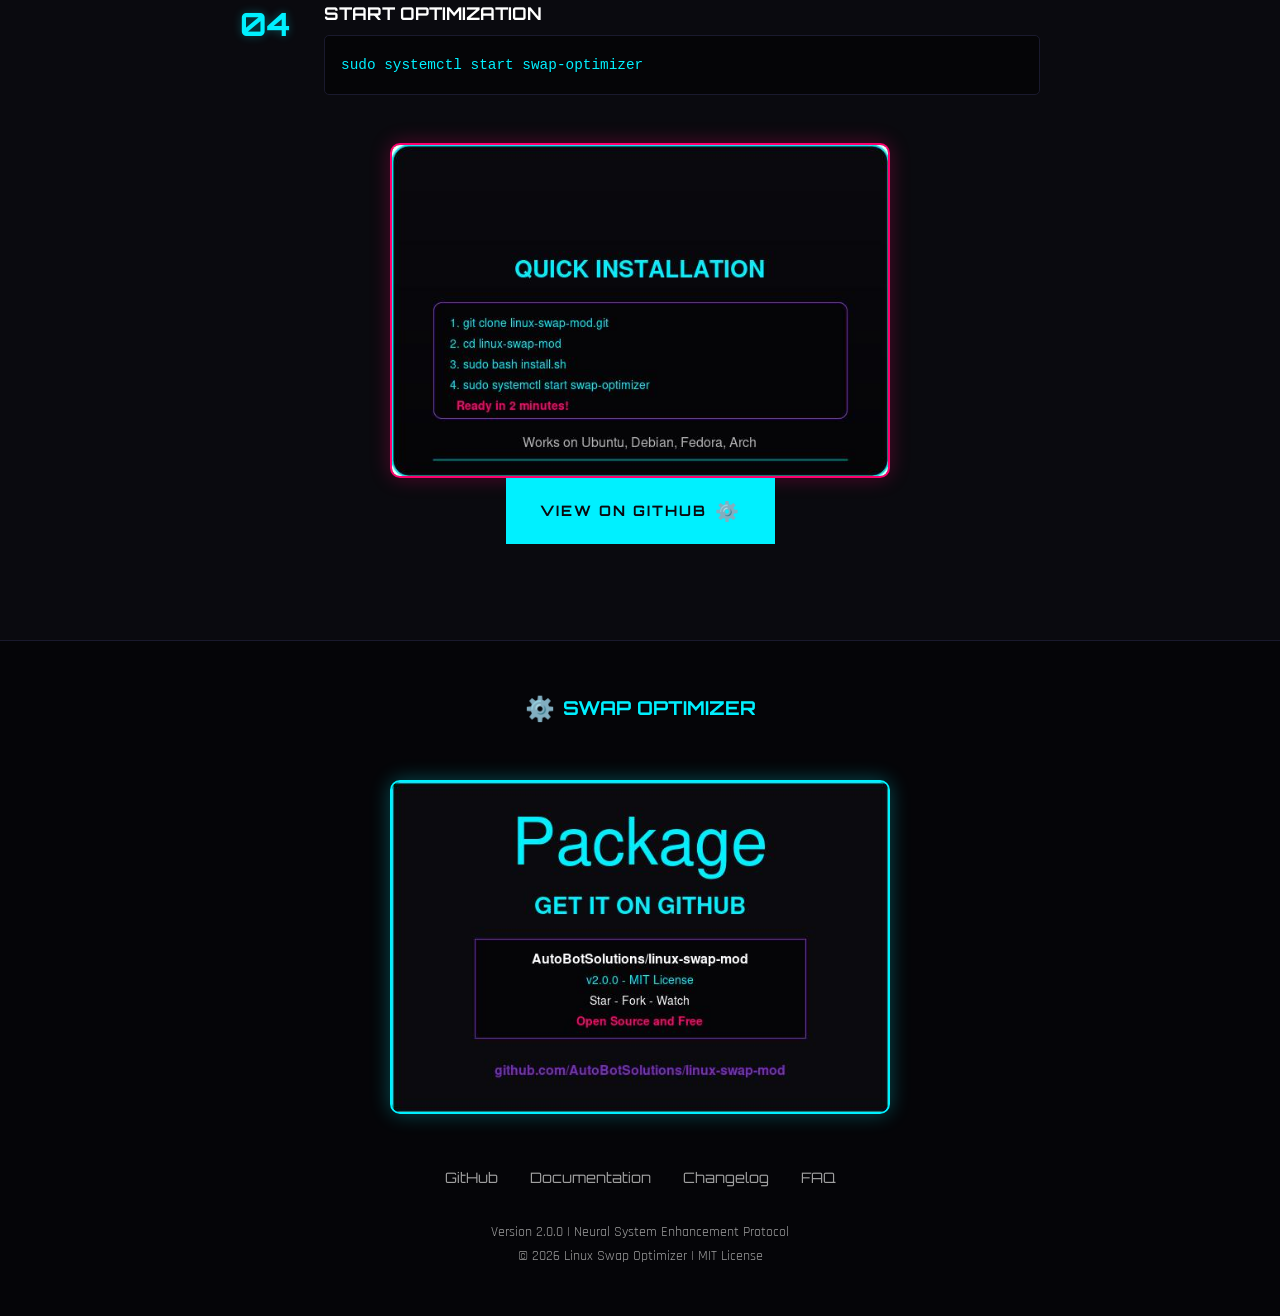
==== commit 6cd0cd97: "Integrate marketing images into website - Added social-banner.jpg to hero section (index.html) - Add" ====
--- a/docs/index.html
+++ b/docs/index.html
@@ -55,15 +55,7 @@
                 </div>
             </div>
             <div class="hero-visual">
-                <div class="hologram">
-                    <div class="hologram-ring"></div>
-                    <div class="hologram-core"></div>
-                    <div class="hologram-data">
-                        <div class="data-line"></div>
-                        <div class="data-line"></div>
-                        <div class="data-line"></div>
-                    </div>
-                </div>
+                <img src="img/social-banner.jpg" alt="Linux Swap Optimizer Banner" class="hero-banner">
             </div>
         </div>
         <div class="scroll-indicator">
@@ -125,7 +117,7 @@
                 </div>
             </div>
             <div class="feature-card">
-                <div class="feature-icon">�</div>
+                <div class="feature-icon">🔌</div>
                 <h3 class="feature-title">SYSTEMD INTEGRATION</h3>
                 <p class="feature-description">Seamless service integration for continuous background optimization</p>
                 <div class="feature-stats">
@@ -133,6 +125,9 @@
                     <span class="stat-label">ACTIVE</span>
                 </div>
             </div>
+        </div>
+        <div class="feature-highlight">
+            <img src="img/feature-card.jpg" alt="5-Tier Priority System" class="feature-highlight-img">
         </div>
     </section>
 
@@ -218,7 +213,7 @@
                 <div class="doc-link">ACCESS →</div>
             </a>
             <a href="https://github.com/AutoBotSolutions/linux-swap-mod/wiki/Changelog" class="doc-card">
-                <div class="doc-icon">�</div>
+                <div class="doc-icon">📝</div>
                 <h3 class="doc-title">CHANGELOG</h3>
                 <p class="doc-description">Version history and notable changes</p>
                 <div class="doc-link">ACCESS →</div>
@@ -270,6 +265,9 @@
                 </div>
             </div>
         </div>
+        <div class="install-highlight">
+            <img src="img/install-card.jpg" alt="Quick Installation Guide" class="install-highlight-img">
+        </div>
         <div class="install-cta">
             <a href="https://github.com/AutoBotSolutions/linux-swap-mod" class="btn btn-primary">
                 <span class="btn-text">VIEW ON GITHUB</span>
@@ -285,6 +283,9 @@
                 <span class="logo-icon">⚙️</span>
                 <span class="logo-text">SWAP OPTIMIZER</span>
             </div>
+            <div class="footer-promo">
+                <img src="img/github-promo.jpg" alt="Get it on GitHub" class="github-promo-img">
+            </div>
             <div class="footer-links">
                 <a href="https://github.com/AutoBotSolutions/linux-swap-mod">GitHub</a>
                 <a href="https://github.com/AutoBotSolutions/linux-swap-mod/wiki">Documentation</a>
--- a/docs/styles.css
+++ b/docs/styles.css
@@ -1,3 +1,78 @@
+/* Hero Banner Image */
+.hero-banner {
+    width: 100%;
+    max-width: 600px;
+    height: auto;
+    border-radius: 10px;
+    box-shadow: 0 0 30px rgba(0, 240, 255, 0.3);
+    border: 2px solid var(--primary-color);
+}
+
+/* Feature Highlight Image */
+.feature-highlight {
+    display: flex;
+    justify-content: center;
+    margin-top: 40px;
+}
+
+.feature-highlight-img {
+    width: 100%;
+    max-width: 500px;
+    height: auto;
+    border-radius: 10px;
+    box-shadow: 0 0 20px rgba(123, 44, 191, 0.3);
+    border: 2px solid var(--secondary-color);
+}
+
+/* Install Highlight Image */
+.install-highlight {
+    display: flex;
+    justify-content: center;
+    margin-top: 30px;
+}
+
+.install-highlight-img {
+    width: 100%;
+    max-width: 500px;
+    height: auto;
+    border-radius: 10px;
+    box-shadow: 0 0 20px rgba(255, 0, 110, 0.3);
+    border: 2px solid var(--accent-color);
+}
+
+/* GitHub Promo Image */
+.github-promo-img {
+    width: 100%;
+    max-width: 500px;
+    height: auto;
+    border-radius: 10px;
+    box-shadow: 0 0 20px rgba(0, 240, 255, 0.3);
+    border: 2px solid var(--primary-color);
+}
+
+/* Footer Promo */
+.footer-promo {
+    display: flex;
+    justify-content: center;
+    margin: 20px 0;
+}
+
+/* Header Promo Image */
+.header-image {
+    display: flex;
+    justify-content: center;
+    margin: 20px 0;
+}
+
+.header-promo-img {
+    width: 100%;
+    max-width: 500px;
+    height: auto;
+    border-radius: 10px;
+    box-shadow: 0 0 20px rgba(123, 44, 191, 0.3);
+    border: 2px solid var(--secondary-color);
+}
+
 /* Reset and Base Styles */
 * {
     margin: 0;
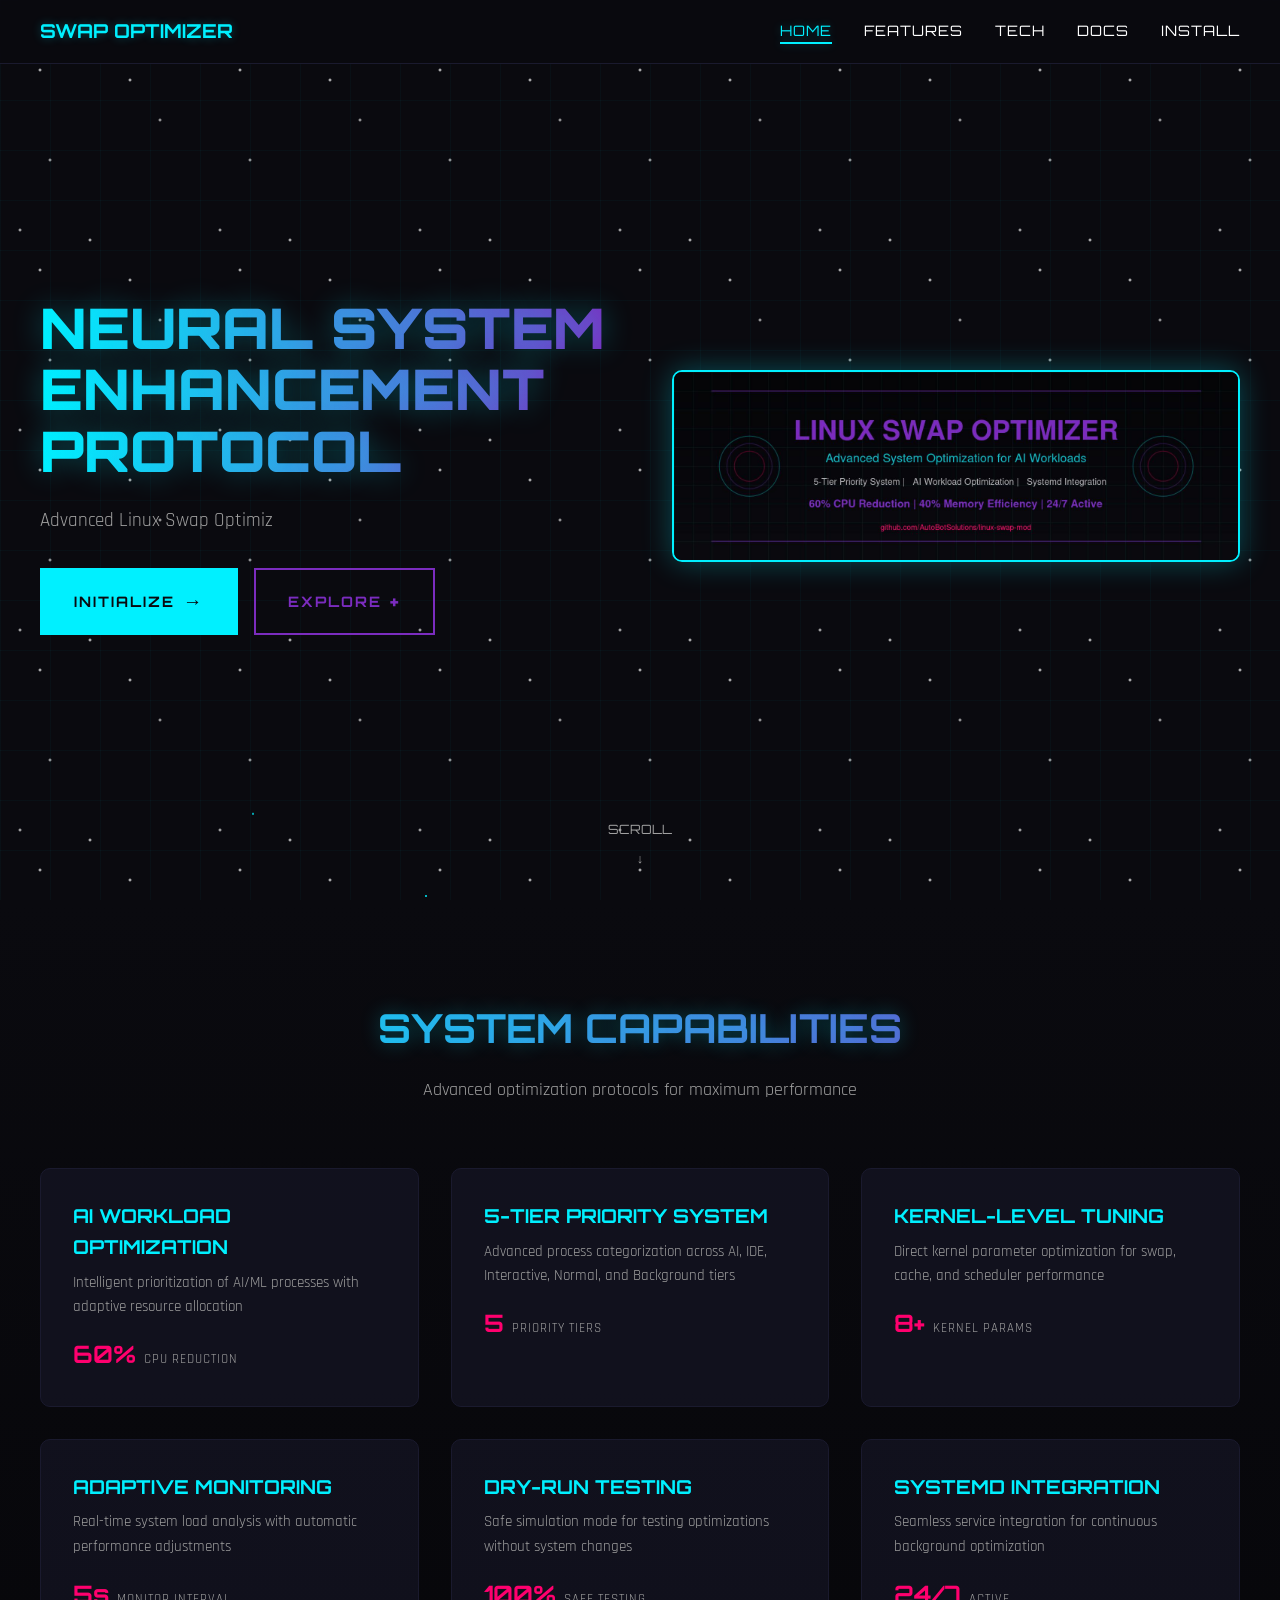
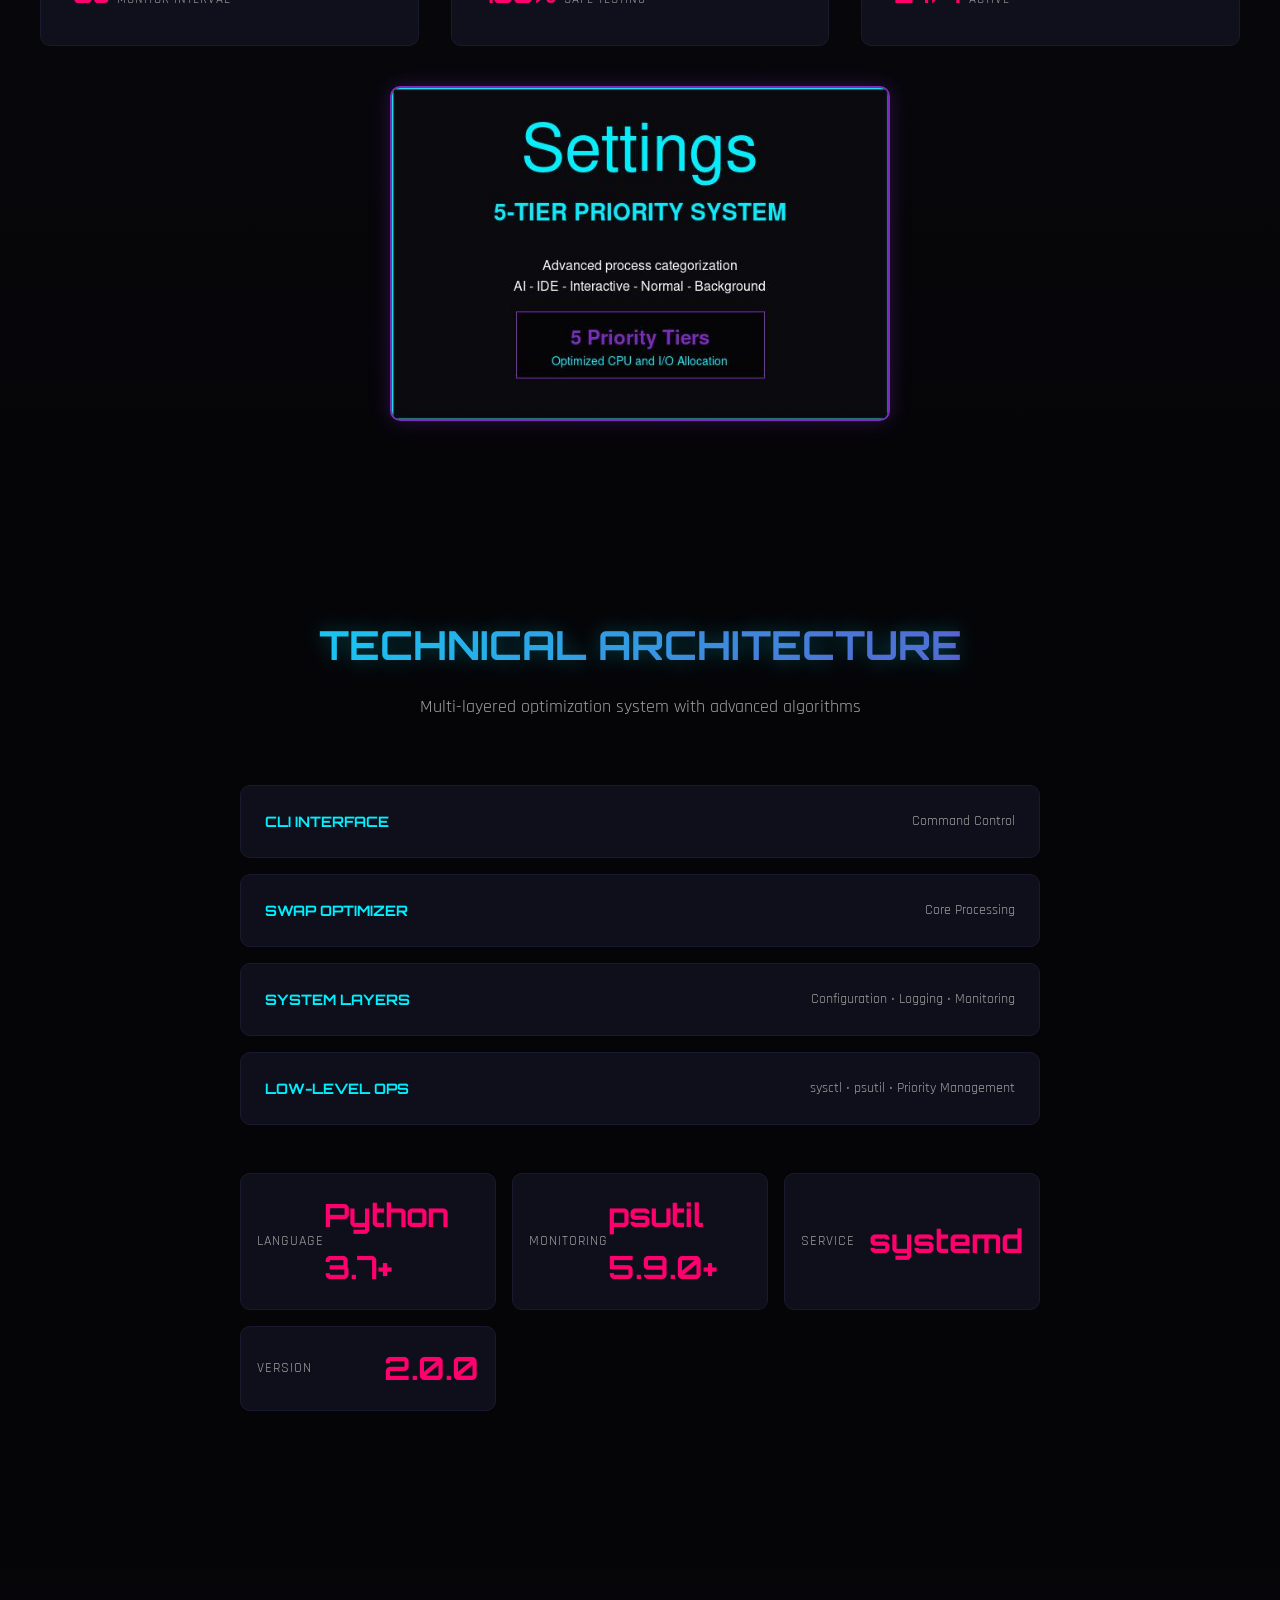
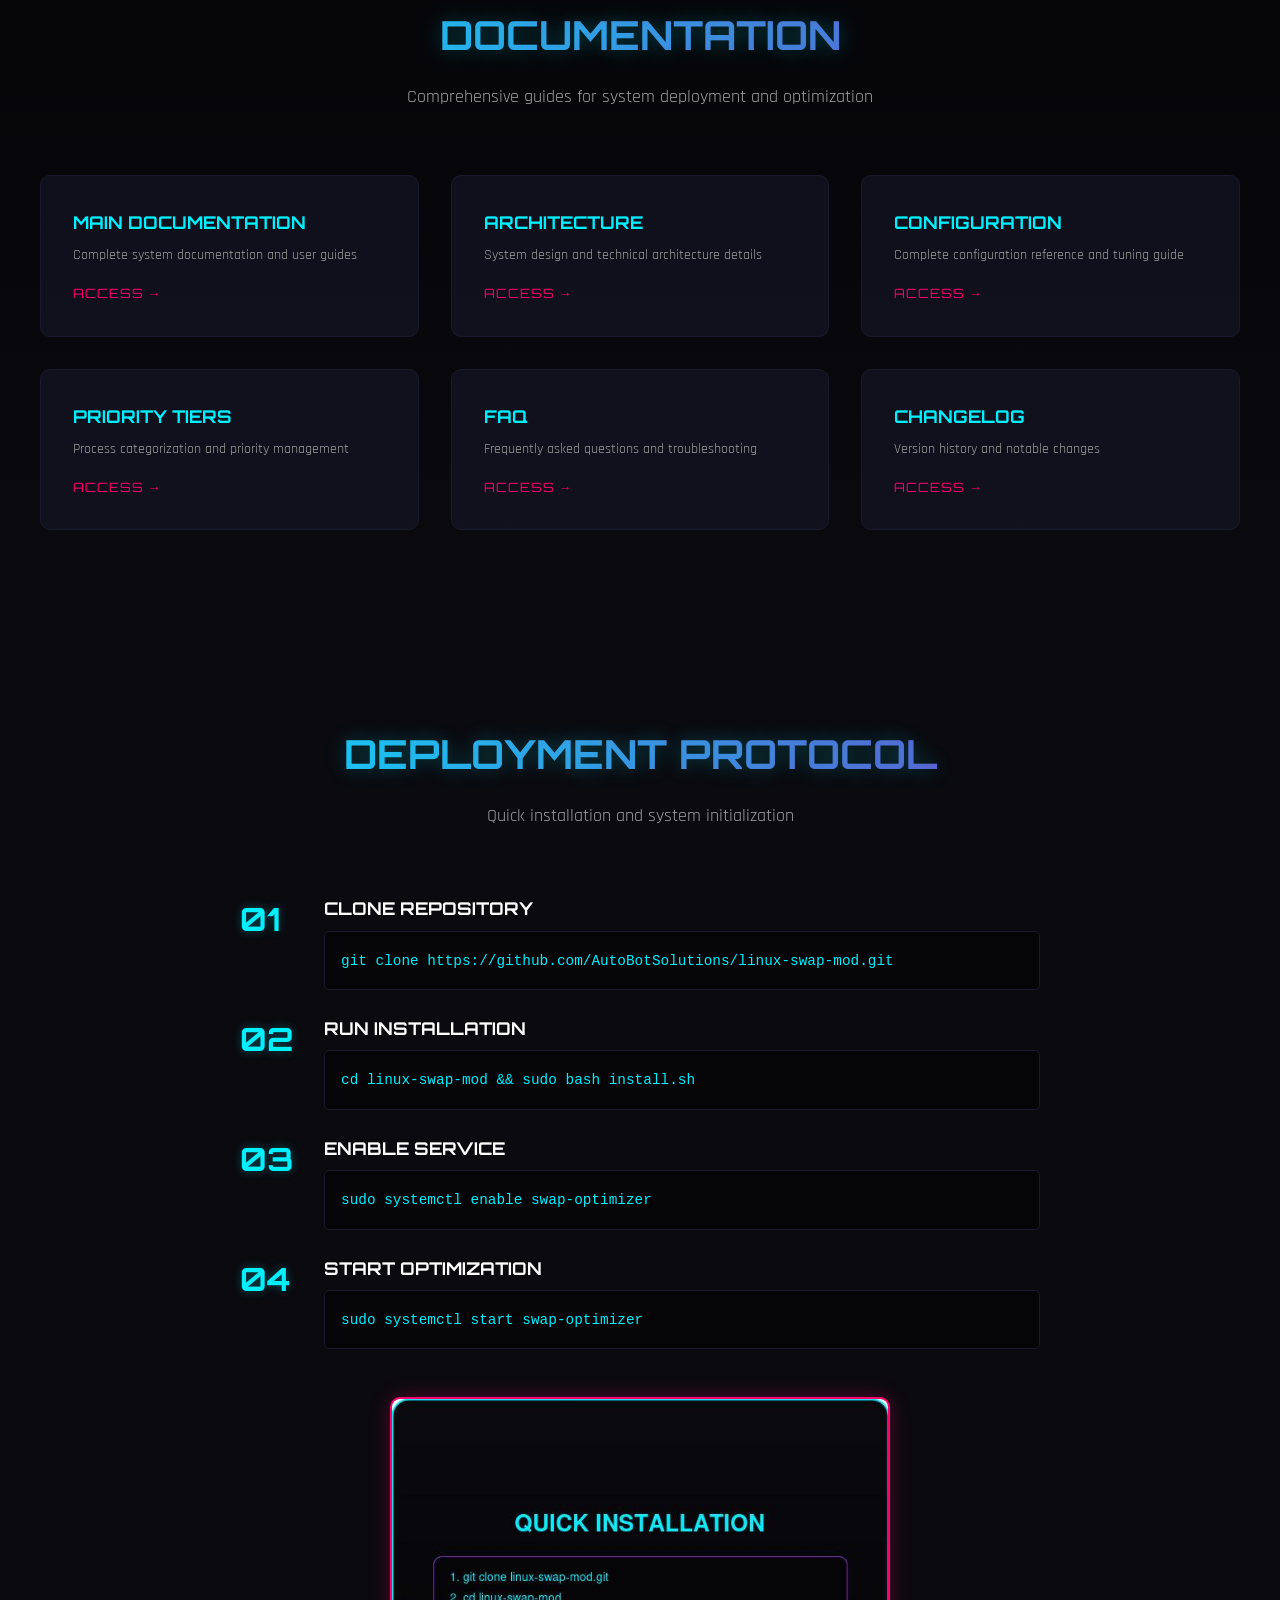
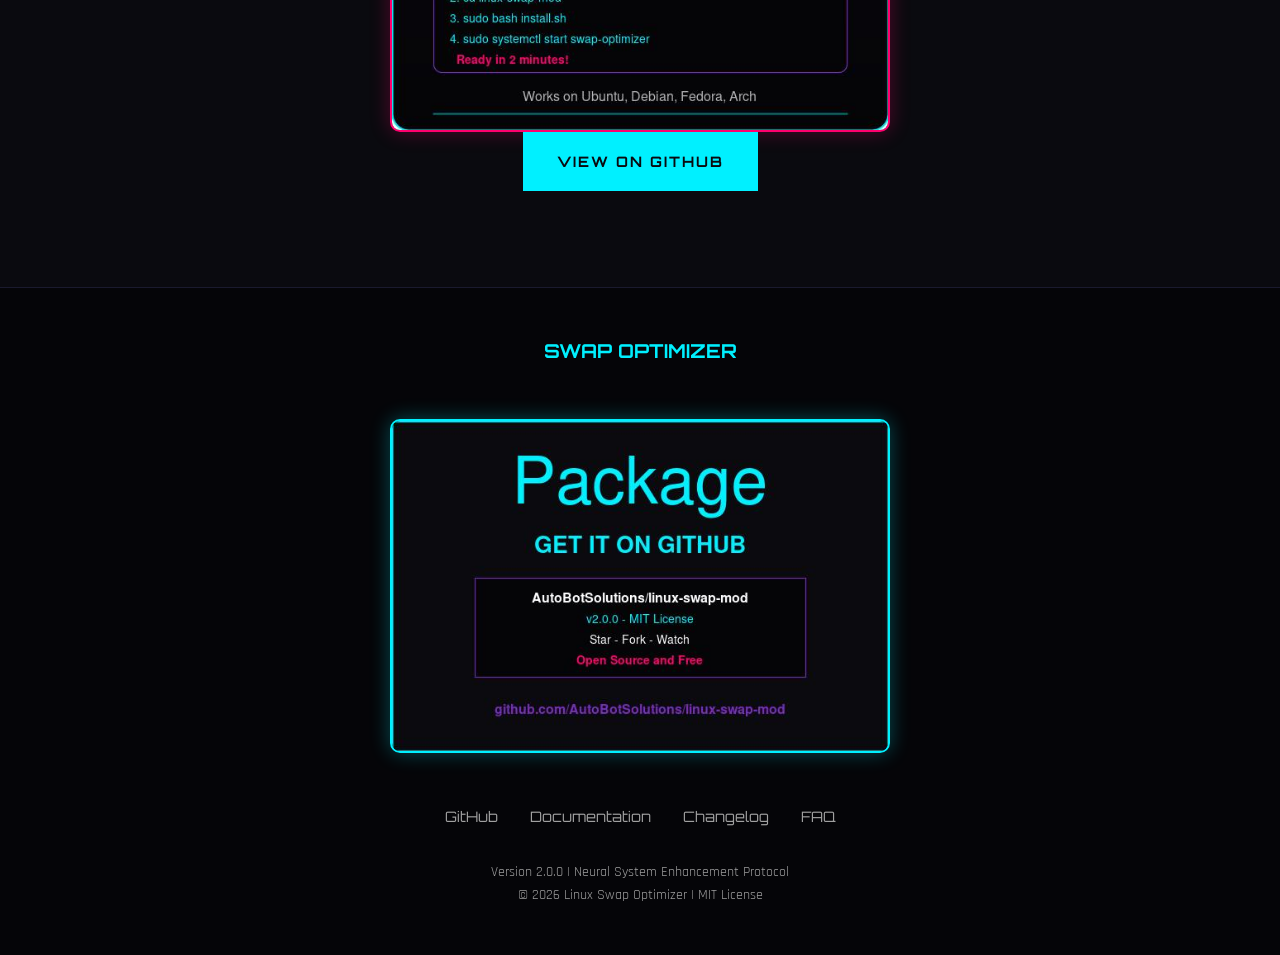
==== commit 944cc021: "Remove all emoji icons from website - Removed all emoji icons from index.html - Removed all emoji ic" ====
--- a/docs/index.html
+++ b/docs/index.html
@@ -15,7 +15,6 @@
     <nav class="nav-container">
         <div class="nav-content">
             <div class="logo">
-                <span class="logo-icon">⚙️</span>
                 <span class="logo-text">SWAP OPTIMIZER</span>
             </div>
             <ul class="nav-menu">
@@ -72,7 +71,6 @@
         </div>
         <div class="features-grid">
             <div class="feature-card">
-                <div class="feature-icon">💻</div>
                 <h3 class="feature-title">AI WORKLOAD OPTIMIZATION</h3>
                 <p class="feature-description">Intelligent prioritization of AI/ML processes with adaptive resource allocation</p>
                 <div class="feature-stats">
@@ -81,7 +79,6 @@
                 </div>
             </div>
             <div class="feature-card">
-                <div class="feature-icon">⚙️</div>
                 <h3 class="feature-title">5-TIER PRIORITY SYSTEM</h3>
                 <p class="feature-description">Advanced process categorization across AI, IDE, Interactive, Normal, and Background tiers</p>
                 <div class="feature-stats">
@@ -90,7 +87,6 @@
                 </div>
             </div>
             <div class="feature-card">
-                <div class="feature-icon">🔧</div>
                 <h3 class="feature-title">KERNEL-LEVEL TUNING</h3>
                 <p class="feature-description">Direct kernel parameter optimization for swap, cache, and scheduler performance</p>
                 <div class="feature-stats">
@@ -99,7 +95,6 @@
                 </div>
             </div>
             <div class="feature-card">
-                <div class="feature-icon">📊</div>
                 <h3 class="feature-title">ADAPTIVE MONITORING</h3>
                 <p class="feature-description">Real-time system load analysis with automatic performance adjustments</p>
                 <div class="feature-stats">
@@ -108,7 +103,6 @@
                 </div>
             </div>
             <div class="feature-card">
-                <div class="feature-icon">🛡️</div>
                 <h3 class="feature-title">DRY-RUN TESTING</h3>
                 <p class="feature-description">Safe simulation mode for testing optimizations without system changes</p>
                 <div class="feature-stats">
@@ -117,7 +111,6 @@
                 </div>
             </div>
             <div class="feature-card">
-                <div class="feature-icon">🔌</div>
                 <h3 class="feature-title">SYSTEMD INTEGRATION</h3>
                 <p class="feature-description">Seamless service integration for continuous background optimization</p>
                 <div class="feature-stats">
@@ -183,37 +176,31 @@
         </div>
         <div class="docs-grid">
             <a href="https://github.com/AutoBotSolutions/linux-swap-mod/wiki/Home" class="doc-card">
-                <div class="doc-icon">📖</div>
                 <h3 class="doc-title">MAIN DOCUMENTATION</h3>
                 <p class="doc-description">Complete system documentation and user guides</p>
                 <div class="doc-link">ACCESS →</div>
             </a>
             <a href="https://github.com/AutoBotSolutions/linux-swap-mod/wiki/Architecture" class="doc-card">
-                <div class="doc-icon">🏗️</div>
                 <h3 class="doc-title">ARCHITECTURE</h3>
                 <p class="doc-description">System design and technical architecture details</p>
                 <div class="doc-link">ACCESS →</div>
             </a>
             <a href="https://github.com/AutoBotSolutions/linux-swap-mod/wiki/Configuration-Guide" class="doc-card">
-                <div class="doc-icon">⚙️</div>
                 <h3 class="doc-title">CONFIGURATION</h3>
                 <p class="doc-description">Complete configuration reference and tuning guide</p>
                 <div class="doc-link">ACCESS →</div>
             </a>
             <a href="https://github.com/AutoBotSolutions/linux-swap-mod/wiki/Process-Priority-Tiers" class="doc-card">
-                <div class="doc-icon">📊</div>
                 <h3 class="doc-title">PRIORITY TIERS</h3>
                 <p class="doc-description">Process categorization and priority management</p>
                 <div class="doc-link">ACCESS →</div>
             </a>
             <a href="https://github.com/AutoBotSolutions/linux-swap-mod/wiki/FAQ" class="doc-card">
-                <div class="doc-icon">❓</div>
                 <h3 class="doc-title">FAQ</h3>
                 <p class="doc-description">Frequently asked questions and troubleshooting</p>
                 <div class="doc-link">ACCESS →</div>
             </a>
             <a href="https://github.com/AutoBotSolutions/linux-swap-mod/wiki/Changelog" class="doc-card">
-                <div class="doc-icon">📝</div>
                 <h3 class="doc-title">CHANGELOG</h3>
                 <p class="doc-description">Version history and notable changes</p>
                 <div class="doc-link">ACCESS →</div>
@@ -271,7 +258,6 @@
         <div class="install-cta">
             <a href="https://github.com/AutoBotSolutions/linux-swap-mod" class="btn btn-primary">
                 <span class="btn-text">VIEW ON GITHUB</span>
-                <span class="btn-icon">⚙️</span>
             </a>
         </div>
     </section>
@@ -280,7 +266,6 @@
     <footer class="footer">
         <div class="footer-content">
             <div class="footer-logo">
-                <span class="logo-icon">⚙️</span>
                 <span class="logo-text">SWAP OPTIMIZER</span>
             </div>
             <div class="footer-promo">
